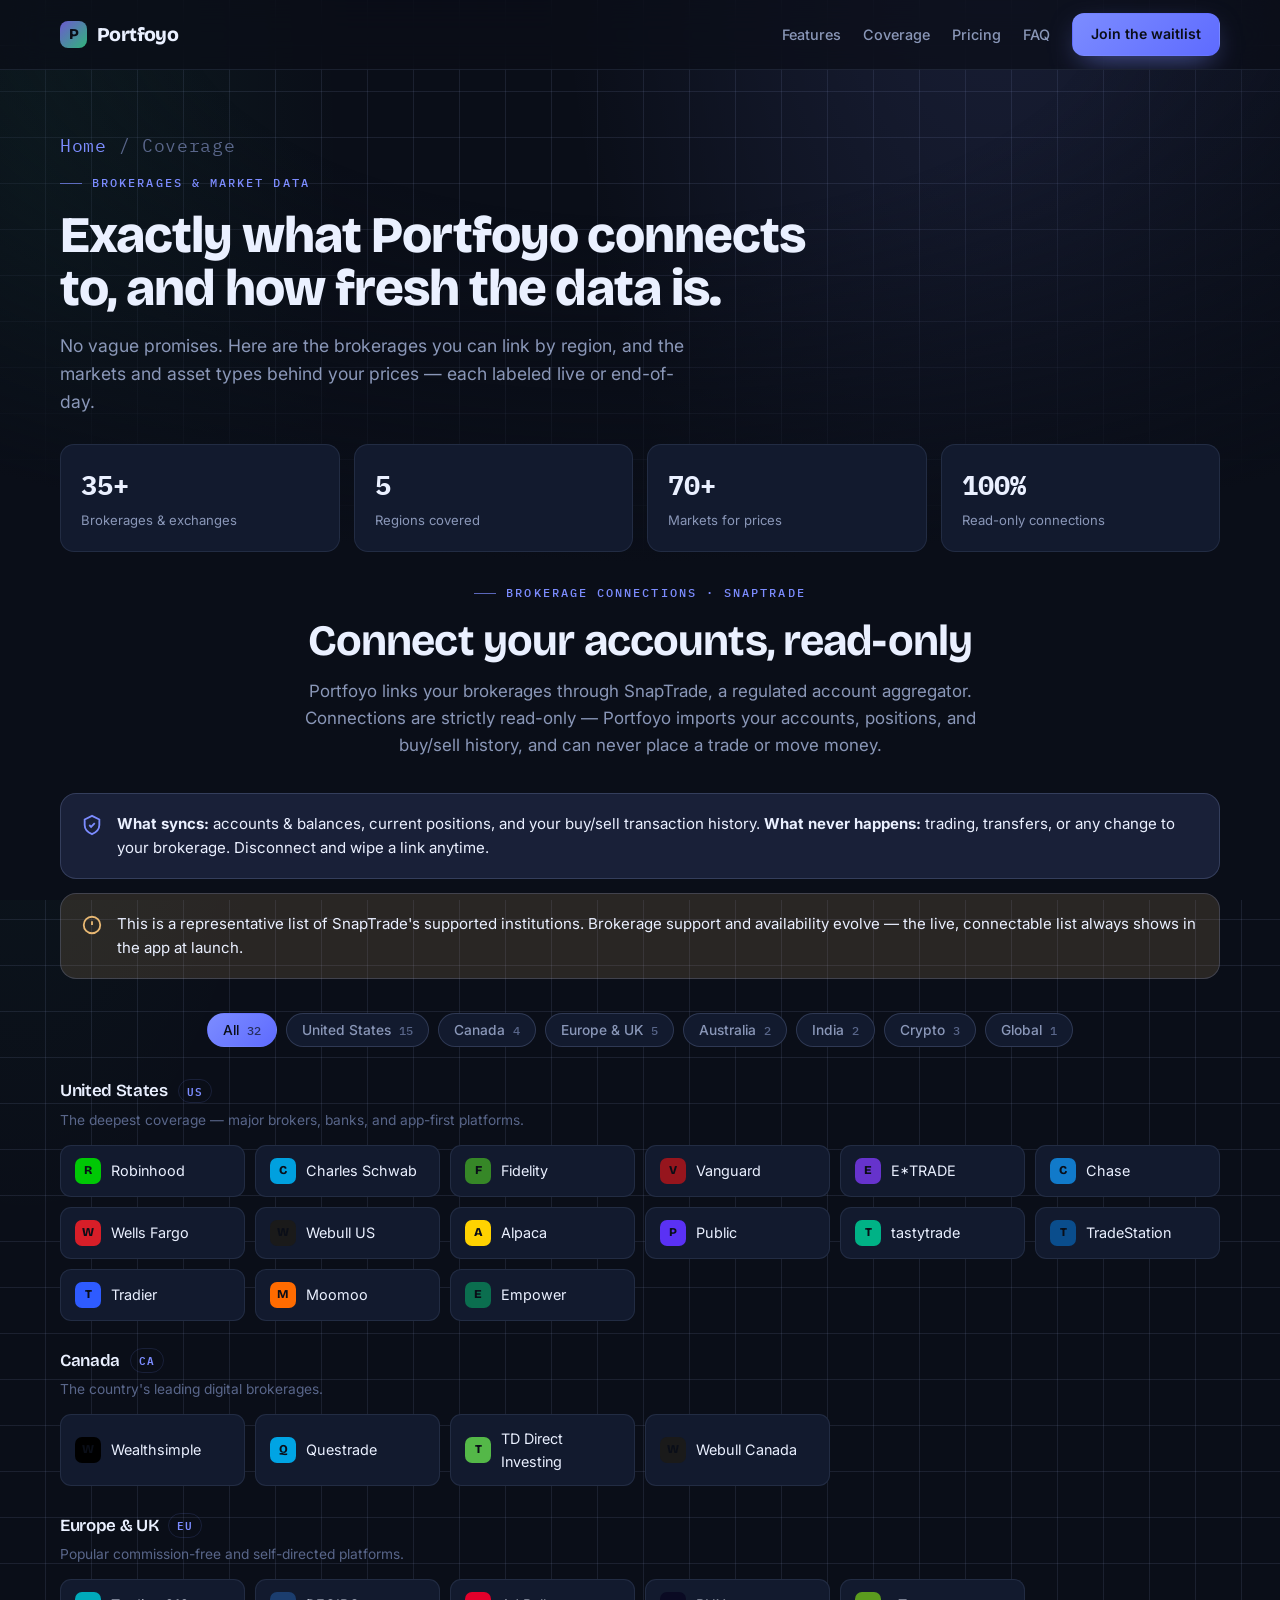
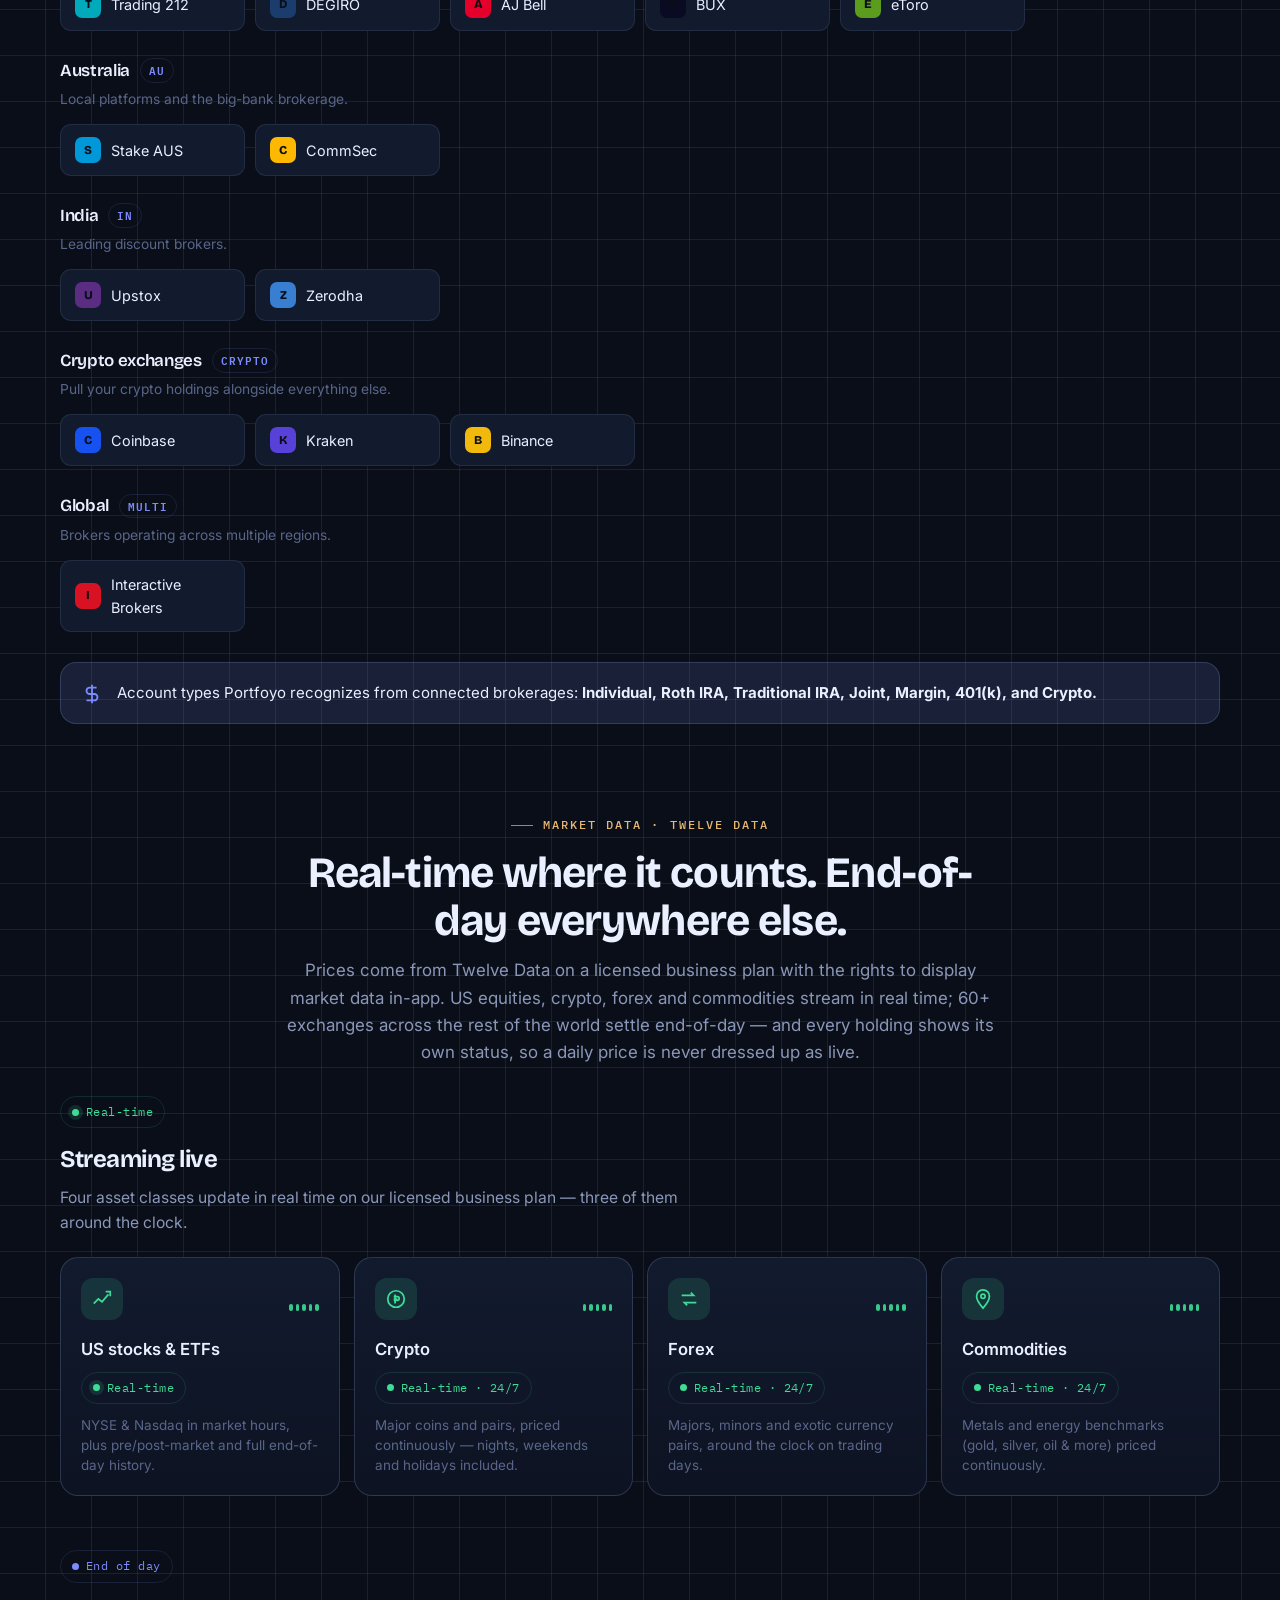
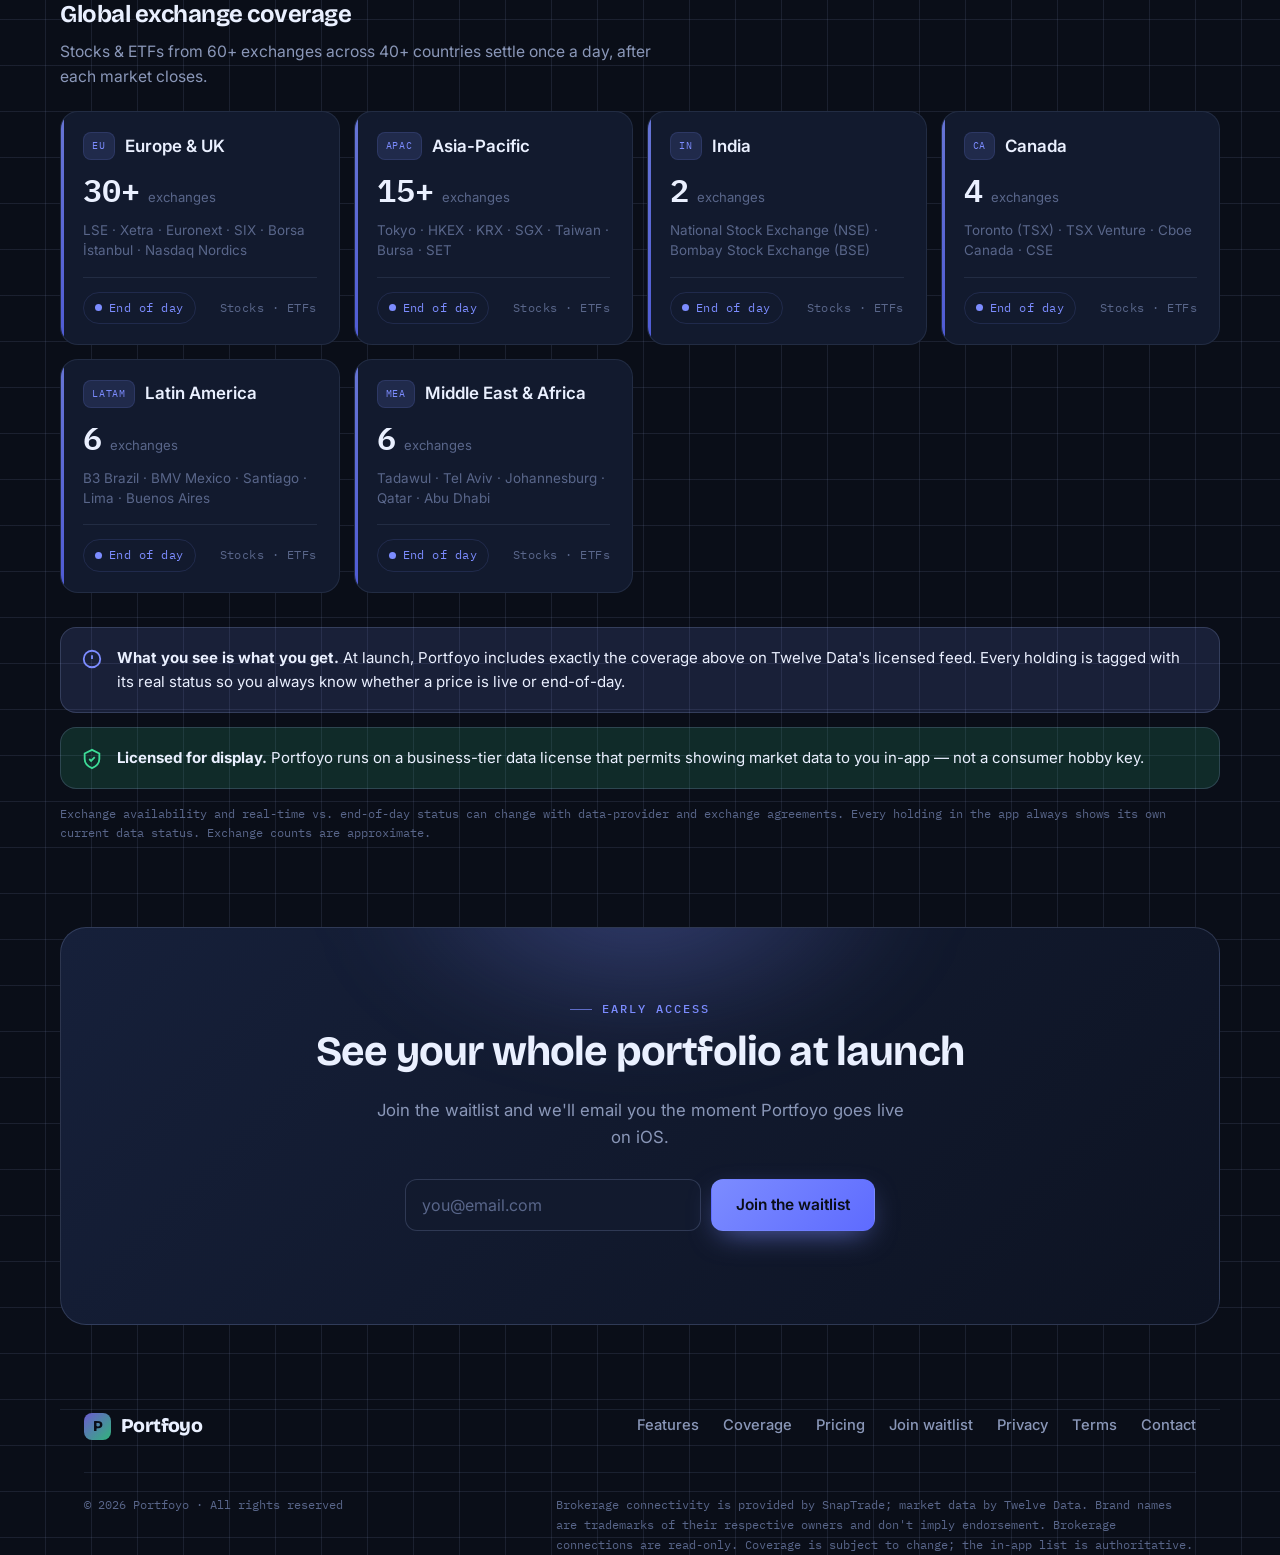
==== coverage.html @ b8cab762 "Rebrand to new Portfoyo landing: new P icon + favicon set, coverage page, PWA manifest, waitlist sit" ====
<!DOCTYPE html>
<html lang="en">
<head>
  <meta charset="UTF-8" />
  <meta name="viewport" content="width=device-width, initial-scale=1.0" />

  <title>Coverage — Brokerages &amp; market data · Portfoyo</title>
  <meta name="description" content="Which brokerages Portfoyo connects to by region (via SnapTrade), and which markets and asset types are real-time or end-of-day (via Twelve Data)." />
  <link rel="canonical" href="https://www.portfoyo.app/coverage.html" />
  <meta name="robots" content="index, follow" />
  <meta name="theme-color" content="#0A0E18" />
  <meta name="color-scheme" content="dark" />

  <meta property="og:type" content="website" />
  <meta property="og:site_name" content="Portfoyo" />
  <meta property="og:title" content="Portfoyo coverage — brokerages &amp; market data" />
  <meta property="og:description" content="35+ brokerages across 5 regions and 70+ markets with live and end-of-day data — clearly labeled." />
  <meta property="og:url" content="https://www.portfoyo.app/coverage.html" />
  <meta property="og:image" content="https://www.portfoyo.app/assets/dashboard.jpg" />
  <meta name="twitter:card" content="summary_large_image" />

  <link rel="icon" type="image/svg+xml" href="assets/icon.svg" />
  <link rel="icon" type="image/png" href="assets/favicon.png" />
  <link rel="apple-touch-icon" href="assets/icon.png" />

  <link rel="preconnect" href="https://fonts.googleapis.com" />
  <link rel="preconnect" href="https://fonts.gstatic.com" crossorigin />
  <link rel="preconnect" href="https://www.google.com" />
  <link rel="preconnect" href="https://hlczbeuisgfhdaqdfqae.supabase.co" crossorigin />
  <link href="https://fonts.googleapis.com/css2?family=Bricolage+Grotesque:opsz,wght@12..96,600;12..96,700;12..96,800&family=IBM+Plex+Mono:wght@400;500;600&family=Inter:wght@400;500;600;700&display=swap" rel="stylesheet" />
  <link rel="stylesheet" href="styles.css" />
</head>
<body>

  <header class="topbar">
    <div class="container bar">
      <a href="index.html" class="wordmark"><span class="mark"><span>P</span></span><span data-brand>Portfoyo</span></a>
      <div class="nav-right">
        <nav class="nav-links" aria-label="Primary">
          <a href="index.html#features">Features</a>
          <a href="coverage.html">Coverage</a>
          <a href="index.html#pricing">Pricing</a>
          <a href="index.html#faq">FAQ</a>
        </nav>
        <a href="index.html#join" class="btn btn-primary nav-cta">Join the waitlist</a>
      </div>
    </div>
  </header>

  <!-- ── Page hero ── -->
  <section class="container page-hero">
    <p class="breadcrumb"><a href="index.html">Home</a> / Coverage</p>
    <span class="kicker" style="margin-top:14px">Brokerages &amp; market data</span>
    <h1>Exactly what Portfoyo connects to, and how fresh the data is.</h1>
    <p>No vague promises. Here are the brokerages you can link by region, and the markets and asset types behind your prices — each labeled live or end-of-day.</p>
    <div class="cov-stats">
      <div class="cov-stat"><b>35+</b><span>Brokerages &amp; exchanges</span></div>
      <div class="cov-stat"><b>5</b><span>Regions covered</span></div>
      <div class="cov-stat"><b>70+</b><span>Markets for prices</span></div>
      <div class="cov-stat"><b>100%</b><span>Read-only connections</span></div>
    </div>
  </section>

  <!-- ── Brokerage coverage ── -->
  <section class="section tight container" id="brokerages">
    <div class="head reveal" style="margin-bottom:34px">
      <span class="kicker">Brokerage connections · SnapTrade</span>
      <h2>Connect your accounts, read-only</h2>
      <p>Portfoyo links your brokerages through SnapTrade, a regulated account aggregator. Connections are strictly read-only — Portfoyo imports your accounts, positions, and buy/sell history, and can never place a trade or move money.</p>
    </div>

    <div class="callout reveal" style="margin-bottom:14px">
      <svg viewBox="0 0 24 24" fill="none" stroke="currentColor" stroke-width="2"><path d="M12 2 4 6v6c0 5 3.5 8 8 10 4.5-2 8-5 8-10V6z"/><path d="M9 12l2 2 4-4"/></svg>
      <p><b>What syncs:</b> accounts &amp; balances, current positions, and your buy/sell transaction history. <b>What never happens:</b> trading, transfers, or any change to your brokerage. Disconnect and wipe a link anytime.</p>
    </div>
    <div class="callout gold reveal" style="margin-bottom:34px">
      <svg viewBox="0 0 24 24" fill="none" stroke="currentColor" stroke-width="2"><circle cx="12" cy="12" r="9"/><path d="M12 8v4M12 16h.01"/></svg>
      <p>This is a representative list of SnapTrade's supported institutions. Brokerage support and availability evolve — the live, connectable list always shows in the app at launch.</p>
    </div>

    <div class="filters reveal" id="region-filters">
      <button class="filter active" data-f="all">All <span>32</span></button>
      <button class="filter" data-f="us">United States <span>15</span></button>
      <button class="filter" data-f="ca">Canada <span>4</span></button>
      <button class="filter" data-f="eu">Europe &amp; UK <span>5</span></button>
      <button class="filter" data-f="au">Australia <span>2</span></button>
      <button class="filter" data-f="in">India <span>2</span></button>
      <button class="filter" data-f="crypto">Crypto <span>3</span></button>
      <button class="filter" data-f="global">Global <span>1</span></button>
    </div>

    <div class="region reveal" data-region="us">
      <h3>United States <span class="flag">US</span></h3>
      <p class="sub">The deepest coverage — major brokers, banks, and app-first platforms.</p>
      <div class="brokers">
        <div class="broker"><img class="b-logo" src="https://www.google.com/s2/favicons?sz=128&amp;domain=robinhood.com" alt="" loading="lazy" onerror="this.style.display='none';this.nextElementSibling.style.display='grid'"><span class="b-mark" style="background:#00C805;display:none">R</span>Robinhood</div>
        <div class="broker"><img class="b-logo" src="https://www.google.com/s2/favicons?sz=128&amp;domain=schwab.com" alt="" loading="lazy" onerror="this.style.display='none';this.nextElementSibling.style.display='grid'"><span class="b-mark" style="background:#00A0DF;display:none">C</span>Charles Schwab</div>
        <div class="broker"><img class="b-logo" src="https://www.google.com/s2/favicons?sz=128&amp;domain=fidelity.com" alt="" loading="lazy" onerror="this.style.display='none';this.nextElementSibling.style.display='grid'"><span class="b-mark" style="background:#368727;display:none">F</span>Fidelity</div>
        <div class="broker"><img class="b-logo" src="https://www.google.com/s2/favicons?sz=128&amp;domain=vanguard.com" alt="" loading="lazy" onerror="this.style.display='none';this.nextElementSibling.style.display='grid'"><span class="b-mark" style="background:#96151D;display:none">V</span>Vanguard</div>
        <div class="broker"><img class="b-logo" src="https://www.google.com/s2/favicons?sz=128&amp;domain=etrade.com" alt="" loading="lazy" onerror="this.style.display='none';this.nextElementSibling.style.display='grid'"><span class="b-mark" style="background:#6633CC;display:none">E</span>E*TRADE</div>
        <div class="broker"><img class="b-logo" src="https://www.google.com/s2/favicons?sz=128&amp;domain=chase.com" alt="" loading="lazy" onerror="this.style.display='none';this.nextElementSibling.style.display='grid'"><span class="b-mark" style="background:#117ACA;display:none">C</span>Chase</div>
        <div class="broker"><img class="b-logo" src="https://www.google.com/s2/favicons?sz=128&amp;domain=wellsfargo.com" alt="" loading="lazy" onerror="this.style.display='none';this.nextElementSibling.style.display='grid'"><span class="b-mark" style="background:#D71E28;display:none">W</span>Wells Fargo</div>
        <div class="broker"><img class="b-logo" src="https://www.google.com/s2/favicons?sz=128&amp;domain=webull.com" alt="" loading="lazy" onerror="this.style.display='none';this.nextElementSibling.style.display='grid'"><span class="b-mark" style="background:#1A1A1A;display:none">W</span>Webull US</div>
        <div class="broker"><img class="b-logo" src="https://www.google.com/s2/favicons?sz=128&amp;domain=alpaca.markets" alt="" loading="lazy" onerror="this.style.display='none';this.nextElementSibling.style.display='grid'"><span class="b-mark" style="background:#FFD200;display:none">A</span>Alpaca</div>
        <div class="broker"><img class="b-logo" src="https://www.google.com/s2/favicons?sz=128&amp;domain=public.com" alt="" loading="lazy" onerror="this.style.display='none';this.nextElementSibling.style.display='grid'"><span class="b-mark" style="background:#5A31F4;display:none">P</span>Public</div>
        <div class="broker"><img class="b-logo" src="https://www.google.com/s2/favicons?sz=128&amp;domain=tastytrade.com" alt="" loading="lazy" onerror="this.style.display='none';this.nextElementSibling.style.display='grid'"><span class="b-mark" style="background:#00B286;display:none">T</span>tastytrade</div>
        <div class="broker"><img class="b-logo" src="https://www.google.com/s2/favicons?sz=128&amp;domain=tradestation.com" alt="" loading="lazy" onerror="this.style.display='none';this.nextElementSibling.style.display='grid'"><span class="b-mark" style="background:#0A4D8C;display:none">T</span>TradeStation</div>
        <div class="broker"><img class="b-logo" src="https://www.google.com/s2/favicons?sz=128&amp;domain=tradier.com" alt="" loading="lazy" onerror="this.style.display='none';this.nextElementSibling.style.display='grid'"><span class="b-mark" style="background:#2E5BFF;display:none">T</span>Tradier</div>
        <div class="broker"><img class="b-logo" src="https://www.google.com/s2/favicons?sz=128&amp;domain=moomoo.com" alt="" loading="lazy" onerror="this.style.display='none';this.nextElementSibling.style.display='grid'"><span class="b-mark" style="background:#FF6B00;display:none">M</span>Moomoo</div>
        <div class="broker"><img class="b-logo" src="https://www.google.com/s2/favicons?sz=128&amp;domain=empower.com" alt="" loading="lazy" onerror="this.style.display='none';this.nextElementSibling.style.display='grid'"><span class="b-mark" style="background:#0B6E4F;display:none">E</span>Empower</div>
      </div>
    </div>

    <div class="region reveal" data-region="ca">
      <h3>Canada <span class="flag">CA</span></h3>
      <p class="sub">The country's leading digital brokerages.</p>
      <div class="brokers">
        <div class="broker"><img class="b-logo" src="https://www.google.com/s2/favicons?sz=128&amp;domain=wealthsimple.com" alt="" loading="lazy" onerror="this.style.display='none';this.nextElementSibling.style.display='grid'"><span class="b-mark" style="background:#000000;display:none">W</span>Wealthsimple</div>
        <div class="broker"><img class="b-logo" src="https://www.google.com/s2/favicons?sz=128&amp;domain=questrade.com" alt="" loading="lazy" onerror="this.style.display='none';this.nextElementSibling.style.display='grid'"><span class="b-mark" style="background:#00A4E4;display:none">Q</span>Questrade</div>
        <div class="broker"><img class="b-logo" src="https://www.google.com/s2/favicons?sz=128&amp;domain=td.com" alt="" loading="lazy" onerror="this.style.display='none';this.nextElementSibling.style.display='grid'"><span class="b-mark" style="background:#54B848;display:none">T</span>TD Direct Investing</div>
        <div class="broker"><img class="b-logo" src="https://www.google.com/s2/favicons?sz=128&amp;domain=webull.com" alt="" loading="lazy" onerror="this.style.display='none';this.nextElementSibling.style.display='grid'"><span class="b-mark" style="background:#1A1A1A;display:none">W</span>Webull Canada</div>
      </div>
    </div>

    <div class="region reveal" data-region="eu">
      <h3>Europe &amp; UK <span class="flag">EU</span></h3>
      <p class="sub">Popular commission-free and self-directed platforms.</p>
      <div class="brokers">
        <div class="broker"><img class="b-logo" src="https://www.google.com/s2/favicons?sz=128&amp;domain=trading212.com" alt="" loading="lazy" onerror="this.style.display='none';this.nextElementSibling.style.display='grid'"><span class="b-mark" style="background:#00AABB;display:none">T</span>Trading 212</div>
        <div class="broker"><img class="b-logo" src="https://www.google.com/s2/favicons?sz=128&amp;domain=degiro.com" alt="" loading="lazy" onerror="this.style.display='none';this.nextElementSibling.style.display='grid'"><span class="b-mark" style="background:#1B3D6E;display:none">D</span>DEGIRO</div>
        <div class="broker"><img class="b-logo" src="https://www.google.com/s2/favicons?sz=128&amp;domain=ajbell.co.uk" alt="" loading="lazy" onerror="this.style.display='none';this.nextElementSibling.style.display='grid'"><span class="b-mark" style="background:#E4002B;display:none">A</span>AJ Bell</div>
        <div class="broker"><img class="b-logo" src="https://www.google.com/s2/favicons?sz=128&amp;domain=getbux.com" alt="" loading="lazy" onerror="this.style.display='none';this.nextElementSibling.style.display='grid'"><span class="b-mark" style="background:#0A0A23;display:none">B</span>BUX</div>
        <div class="broker"><img class="b-logo" src="https://www.google.com/s2/favicons?sz=128&amp;domain=etoro.com" alt="" loading="lazy" onerror="this.style.display='none';this.nextElementSibling.style.display='grid'"><span class="b-mark" style="background:#5B9C1E;display:none">E</span>eToro</div>
      </div>
    </div>

    <div class="region reveal" data-region="au">
      <h3>Australia <span class="flag">AU</span></h3>
      <p class="sub">Local platforms and the big-bank brokerage.</p>
      <div class="brokers">
        <div class="broker"><img class="b-logo" src="https://www.google.com/s2/favicons?sz=128&amp;domain=hellostake.com" alt="" loading="lazy" onerror="this.style.display='none';this.nextElementSibling.style.display='grid'"><span class="b-mark" style="background:#0098D8;display:none">S</span>Stake AUS</div>
        <div class="broker"><img class="b-logo" src="https://www.google.com/s2/favicons?sz=128&amp;domain=commsec.com.au" alt="" loading="lazy" onerror="this.style.display='none';this.nextElementSibling.style.display='grid'"><span class="b-mark" style="background:#FFB800;display:none">C</span>CommSec</div>
      </div>
    </div>

    <div class="region reveal" data-region="in">
      <h3>India <span class="flag">IN</span></h3>
      <p class="sub">Leading discount brokers.</p>
      <div class="brokers">
        <div class="broker"><img class="b-logo" src="https://www.google.com/s2/favicons?sz=128&amp;domain=upstox.com" alt="" loading="lazy" onerror="this.style.display='none';this.nextElementSibling.style.display='grid'"><span class="b-mark" style="background:#5A2D82;display:none">U</span>Upstox</div>
        <div class="broker"><img class="b-logo" src="https://www.google.com/s2/favicons?sz=128&amp;domain=zerodha.com" alt="" loading="lazy" onerror="this.style.display='none';this.nextElementSibling.style.display='grid'"><span class="b-mark" style="background:#387ED1;display:none">Z</span>Zerodha</div>
      </div>
    </div>

    <div class="region reveal" data-region="crypto">
      <h3>Crypto exchanges <span class="flag">Crypto</span></h3>
      <p class="sub">Pull your crypto holdings alongside everything else.</p>
      <div class="brokers">
        <div class="broker"><img class="b-logo" src="https://www.google.com/s2/favicons?sz=128&amp;domain=coinbase.com" alt="" loading="lazy" onerror="this.style.display='none';this.nextElementSibling.style.display='grid'"><span class="b-mark" style="background:#1652F0;display:none">C</span>Coinbase</div>
        <div class="broker"><img class="b-logo" src="https://www.google.com/s2/favicons?sz=128&amp;domain=kraken.com" alt="" loading="lazy" onerror="this.style.display='none';this.nextElementSibling.style.display='grid'"><span class="b-mark" style="background:#5741D9;display:none">K</span>Kraken</div>
        <div class="broker"><img class="b-logo" src="https://www.google.com/s2/favicons?sz=128&amp;domain=binance.com" alt="" loading="lazy" onerror="this.style.display='none';this.nextElementSibling.style.display='grid'"><span class="b-mark" style="background:#F0B90B;display:none">B</span>Binance</div>
      </div>
    </div>

    <div class="region reveal" data-region="global">
      <h3>Global <span class="flag">Multi</span></h3>
      <p class="sub">Brokers operating across multiple regions.</p>
      <div class="brokers">
        <div class="broker"><img class="b-logo" src="https://www.google.com/s2/favicons?sz=128&amp;domain=interactivebrokers.com" alt="" loading="lazy" onerror="this.style.display='none';this.nextElementSibling.style.display='grid'"><span class="b-mark" style="background:#D81222;display:none">I</span>Interactive Brokers</div>
      </div>
    </div>

    <div class="callout reveal" style="margin-top:30px">
      <svg viewBox="0 0 24 24" fill="none" stroke="currentColor" stroke-width="2"><path d="M12 2v20"/><path d="M17 5H9.5a3.5 3.5 0 0 0 0 7h5a3.5 3.5 0 0 1 0 7H6"/></svg>
      <p>Account types Portfoyo recognizes from connected brokerages: <b>Individual, Roth IRA, Traditional IRA, Joint, Margin, 401(k), and Crypto.</b></p>
    </div>
  </section>

  <!-- ── Market-data coverage ── -->
  <section class="section tight container" id="market-data">
    <div class="head reveal" style="margin-bottom:30px">
      <span class="kicker gold">Market data · Twelve Data</span>
      <h2>Real-time where it counts. End-of-day everywhere else.</h2>
      <p>Prices come from Twelve Data on a licensed business plan with the rights to display market data in-app. US equities, crypto, forex and commodities stream in real time; 60+ exchanges across the rest of the world settle end-of-day — and every holding shows its own status, so a daily price is never dressed up as live.</p>
    </div>

    <!-- Tier 1 · Real-time asset classes -->
    <div class="cov-subhead reveal">
      <span class="stat-pill live"><span class="d"></span>Real-time</span>
      <h3>Streaming live</h3>
      <p>Four asset classes update in real time on our licensed business plan — three of them around the clock.</p>
    </div>
    <div class="fresh">
      <div class="fresh-card reveal">
        <div class="fc-top">
          <div class="fc-icon"><svg viewBox="0 0 24 24" fill="none" stroke="currentColor" stroke-width="1.9"><path d="M3 17l5-5 4 3 7-8"/><path d="M16 4h5v5"/></svg></div>
          <div class="eq" aria-hidden="true"><i></i><i></i><i></i><i></i><i></i></div>
        </div>
        <h4>US stocks &amp; ETFs</h4>
        <span class="stat-pill live"><span class="d"></span>Real-time</span>
        <p class="fc-sub">NYSE &amp; Nasdaq in market hours, plus pre/post-market and full end-of-day history.</p>
      </div>
      <div class="fresh-card reveal">
        <div class="fc-top">
          <div class="fc-icon"><svg viewBox="0 0 24 24" fill="none" stroke="currentColor" stroke-width="1.9"><circle cx="12" cy="12" r="9"/><path d="M9.5 9.5h4a2 2 0 0 1 0 4h-4M9.5 12h4M11 7v10"/></svg></div>
          <div class="eq" aria-hidden="true"><i></i><i></i><i></i><i></i><i></i></div>
        </div>
        <h4>Crypto</h4>
        <span class="stat-pill always"><span class="d"></span>Real-time · 24/7</span>
        <p class="fc-sub">Major coins and pairs, priced continuously — nights, weekends and holidays included.</p>
      </div>
      <div class="fresh-card reveal">
        <div class="fc-top">
          <div class="fc-icon"><svg viewBox="0 0 24 24" fill="none" stroke="currentColor" stroke-width="1.9"><path d="M4 8h13l-3-3M20 16H7l3 3"/></svg></div>
          <div class="eq" aria-hidden="true"><i></i><i></i><i></i><i></i><i></i></div>
        </div>
        <h4>Forex</h4>
        <span class="stat-pill always"><span class="d"></span>Real-time · 24/7</span>
        <p class="fc-sub">Majors, minors and exotic currency pairs, around the clock on trading days.</p>
      </div>
      <div class="fresh-card reveal">
        <div class="fc-top">
          <div class="fc-icon"><svg viewBox="0 0 24 24" fill="none" stroke="currentColor" stroke-width="1.9"><path d="M12 2a7 7 0 0 1 7 7c0 5-7 13-7 13S5 14 5 9a7 7 0 0 1 7-7z"/><circle cx="12" cy="9" r="2.3"/></svg></div>
          <div class="eq" aria-hidden="true"><i></i><i></i><i></i><i></i><i></i></div>
        </div>
        <h4>Commodities</h4>
        <span class="stat-pill always"><span class="d"></span>Real-time · 24/7</span>
        <p class="fc-sub">Metals and energy benchmarks (gold, silver, oil &amp; more) priced continuously.</p>
      </div>
    </div>

    <!-- Tier 2 · End-of-day global exchanges -->
    <div class="cov-subhead reveal" style="margin-top:54px">
      <span class="stat-pill eod"><span class="d"></span>End of day</span>
      <h3>Global exchange coverage</h3>
      <p>Stocks &amp; ETFs from 60+ exchanges across 40+ countries settle once a day, after each market closes.</p>
    </div>
    <div class="cov-regions">
      <div class="rcard reveal" data-accent="iris">
        <div class="rc-h"><span class="rflag">EU</span><h4>Europe &amp; UK</h4></div>
        <div class="rc-count"><b data-count="30" data-suffix="+">0</b><span>exchanges</span></div>
        <p class="rc-markets">LSE · Xetra · Euronext · SIX · Borsa İstanbul · Nasdaq Nordics</p>
        <div class="rc-foot"><span class="stat-pill eod"><span class="d"></span>End of day</span><span class="rc-assets">Stocks · ETFs</span></div>
      </div>
      <div class="rcard reveal" data-accent="iris">
        <div class="rc-h"><span class="rflag">APAC</span><h4>Asia-Pacific</h4></div>
        <div class="rc-count"><b data-count="15" data-suffix="+">0</b><span>exchanges</span></div>
        <p class="rc-markets">Tokyo · HKEX · KRX · SGX · Taiwan · Bursa · SET</p>
        <div class="rc-foot"><span class="stat-pill eod"><span class="d"></span>End of day</span><span class="rc-assets">Stocks · ETFs</span></div>
      </div>
      <div class="rcard reveal" data-accent="iris">
        <div class="rc-h"><span class="rflag">IN</span><h4>India</h4></div>
        <div class="rc-count"><b data-count="2" data-suffix="">0</b><span>exchanges</span></div>
        <p class="rc-markets">National Stock Exchange (NSE) · Bombay Stock Exchange (BSE)</p>
        <div class="rc-foot"><span class="stat-pill eod"><span class="d"></span>End of day</span><span class="rc-assets">Stocks · ETFs</span></div>
      </div>
      <div class="rcard reveal" data-accent="iris">
        <div class="rc-h"><span class="rflag">CA</span><h4>Canada</h4></div>
        <div class="rc-count"><b data-count="4" data-suffix="">0</b><span>exchanges</span></div>
        <p class="rc-markets">Toronto (TSX) · TSX Venture · Cboe Canada · CSE</p>
        <div class="rc-foot"><span class="stat-pill eod"><span class="d"></span>End of day</span><span class="rc-assets">Stocks · ETFs</span></div>
      </div>
      <div class="rcard reveal" data-accent="iris">
        <div class="rc-h"><span class="rflag">LATAM</span><h4>Latin America</h4></div>
        <div class="rc-count"><b data-count="6" data-suffix="">0</b><span>exchanges</span></div>
        <p class="rc-markets">B3 Brazil · BMV Mexico · Santiago · Lima · Buenos Aires</p>
        <div class="rc-foot"><span class="stat-pill eod"><span class="d"></span>End of day</span><span class="rc-assets">Stocks · ETFs</span></div>
      </div>
      <div class="rcard reveal" data-accent="iris">
        <div class="rc-h"><span class="rflag">MEA</span><h4>Middle East &amp; Africa</h4></div>
        <div class="rc-count"><b data-count="6" data-suffix="">0</b><span>exchanges</span></div>
        <p class="rc-markets">Tadawul · Tel Aviv · Johannesburg · Qatar · Abu Dhabi</p>
        <div class="rc-foot"><span class="stat-pill eod"><span class="d"></span>End of day</span><span class="rc-assets">Stocks · ETFs</span></div>
      </div>
    </div>

    <div class="callout reveal" style="margin-top:34px">
      <svg viewBox="0 0 24 24" fill="none" stroke="currentColor" stroke-width="2"><circle cx="12" cy="12" r="9"/><path d="M12 8v4M12 16h.01"/></svg>
      <p><b>What you see is what you get.</b> At launch, Portfoyo includes exactly the coverage above on Twelve Data's licensed feed. Every holding is tagged with its real status so you always know whether a price is live or end-of-day.</p>
    </div>

    <div class="callout up reveal" style="margin-top:14px">
      <svg viewBox="0 0 24 24" fill="none" stroke="currentColor" stroke-width="2"><path d="M12 2 4 6v6c0 5 3.5 8 8 10 4.5-2 8-5 8-10V6z"/><path d="M9 12l2 2 4-4"/></svg>
      <p><b>Licensed for display.</b> Portfoyo runs on a business-tier data license that permits showing market data to you in-app — not a consumer hobby key.</p>
    </div>
    <p class="sub" style="margin-top:16px;font-family:var(--mono);font-size:0.74rem;color:var(--mute-2)">Exchange availability and real-time vs. end-of-day status can change with data-provider and exchange agreements. Every holding in the app always shows its own current data status. Exchange counts are approximate.</p>
  </section>

  <!-- ── CTA ── -->
  <section class="section tight container">
    <div class="cta reveal">
      <span class="kicker" style="justify-content:center;">Early access</span>
      <h2>See your whole portfolio at launch</h2>
      <p>Join the waitlist and we'll email you the moment Portfoyo goes live on iOS.</p>
      <form class="waitlist" data-source="coverage-cta" novalidate>
        <div class="row">
          <input type="email" name="email" inputmode="email" autocomplete="email" placeholder="you@email.com" aria-label="Email address" required />
          <input type="text" name="company" class="hp" tabindex="-1" autocomplete="off" aria-hidden="true" />
          <button type="submit" class="btn btn-primary">Join the waitlist</button>
        </div>
        <div class="form-status" role="status" aria-live="polite"></div>
      </form>
    </div>
  </section>

  <!-- ── Footer ── -->
  <footer class="container">
    <div class="footer-grid">
      <a href="index.html" class="wordmark"><span class="mark"><span>P</span></span><span data-brand>Portfoyo</span></a>
      <nav class="footer-links" aria-label="Footer">
        <a href="index.html#features">Features</a>
        <a href="coverage.html">Coverage</a>
        <a href="index.html#pricing">Pricing</a>
        <a href="index.html#join">Join waitlist</a>
        <a href="privacy.html">Privacy</a>
        <a href="terms.html">Terms</a>
        <a href="mailto:support@portfoyo.app">Contact</a>
      </nav>
    </div>
    <div class="footer-bottom">
      <span>© <span id="year">2026</span> <span data-brand>Portfoyo</span> · All rights reserved</span>
      <span class="disclaimer">Brokerage connectivity is provided by SnapTrade; market data by Twelve Data. Brand names are trademarks of their respective owners and don't imply endorsement. Brokerage connections are read-only. Coverage is subject to change; the in-app list is authoritative.</span>
    </div>
  </footer>

  <script>
    const BRAND = "Portfoyo";
    const SUPABASE_URL = "https://hlczbeuisgfhdaqdfqae.supabase.co";
    const SUPABASE_ANON_KEY = "sb_publishable_5ulXNb9aQgww43l8T7EvkA_UXhc4FN2";

    const reduce = matchMedia("(prefers-reduced-motion: reduce)").matches;
    document.querySelectorAll("[data-brand]").forEach(el => { el.textContent = BRAND; });
    document.getElementById("year").textContent = new Date().getFullYear();

    /* Waitlist form → Supabase RPC (shared behavior with the home page). */
    const utm = (() => {
      const p = new URLSearchParams(location.search), o = {};
      ["utm_source","utm_medium","utm_campaign","utm_term","utm_content","ref"].forEach(k => { if (p.get(k)) o[k] = p.get(k); });
      return o;
    })();
    async function joinWaitlist(email, source) {
      const res = await fetch(`${SUPABASE_URL}/rest/v1/rpc/join_waitlist`, {
        method: "POST",
        headers: { "Content-Type": "application/json", "apikey": SUPABASE_ANON_KEY, "Authorization": `Bearer ${SUPABASE_ANON_KEY}` },
        body: JSON.stringify({ p_email: email, p_source: source || "coverage", p_referrer: document.referrer || null, p_utm: utm, p_user_agent: navigator.userAgent }),
      });
      if (!res.ok) { let d = ""; try { d = (await res.json()).message || ""; } catch (_) {} throw new Error(d || `HTTP ${res.status}`); }
    }
    function wireForm(form) {
      const status = form.querySelector(".form-status");
      const button = form.querySelector("button[type=submit]");
      form.addEventListener("submit", async (e) => {
        e.preventDefault();
        const email = form.email.value.trim();
        status.className = "form-status";
        if (form.company.value) { return; }
        if (!/^[^@\s]+@[^@\s]+\.[^@\s]+$/.test(email)) {
          status.textContent = "Please enter a valid email address."; status.className = "form-status err"; return;
        }
        const original = button.textContent;
        button.disabled = true; button.textContent = "Joining…";
        try {
          await joinWaitlist(email, form.dataset.source);
          status.textContent = "You're on the list — we'll email you at launch. 🎉"; status.className = "form-status ok";
          form.email.value = ""; try { localStorage.setItem("joined_waitlist", "1"); } catch (_) {}
        } catch (err) {
          status.textContent = "Something went wrong — try again, or email support@portfoyo.app."; status.className = "form-status err";
        } finally { button.disabled = false; button.textContent = original; }
      });
    }
    document.querySelectorAll("form.waitlist").forEach(wireForm);

    /* Region filter — show/hide brokerage groups by region. */
    (function () {
      const btns = document.querySelectorAll("#region-filters .filter");
      const regions = document.querySelectorAll(".region[data-region]");
      btns.forEach(b => b.addEventListener("click", () => {
        const f = b.dataset.f;
        btns.forEach(x => x.classList.toggle("active", x === b));
        regions.forEach(r => {
          const show = f === "all" || r.dataset.region === f;
          r.hidden = !show;
          if (show) r.classList.add("in");   // ensure reveal state when re-shown
        });
      }));
    })();

    /* Count-up for region exchange tallies (runs once, on reveal). */
    function countUp(el) {
      if (el.dataset.done) return;
      el.dataset.done = "1";
      const target = +el.dataset.count, suffix = el.dataset.suffix || "";
      if (reduce) { el.textContent = target + suffix; return; }
      const dur = 1100, start = performance.now();
      (function tick(now) {
        const p = Math.min(1, (now - start) / dur);
        el.textContent = Math.round(target * (1 - Math.pow(1 - p, 3))) + suffix;
        if (p < 1) requestAnimationFrame(tick);
      })(start);
    }

    /* Scroll reveal. */
    const io = new IntersectionObserver((entries) => {
      entries.forEach(en => {
        if (en.isIntersecting) {
          en.target.classList.add("in");
          en.target.querySelectorAll("[data-count]").forEach(countUp);
          io.unobserve(en.target);
        }
      });
    }, { threshold: 0.12 });
    document.querySelectorAll(".reveal").forEach(el => io.observe(el));
  </script>
</body>
</html>
---- styles.css ----
/* ════════════════════════════════════════════════════════════════════
   Portfoyo — shared design system (index.html + coverage.html)
   "Chart-paper" navy aesthetic. Data colors (up/down) are reserved for
   numbers only; iris is the non-semantic brand/interactive color.
   ════════════════════════════════════════════════════════════════════ */
:root {
  --ink:      #0A0E18;   /* plotting-ink navy */
  --ink-2:    #0D1322;
  --surface:  #121A2E;
  --surface-2:#16203A;
  --line:     rgba(150, 170, 220, 0.12);
  --line-2:   rgba(150, 170, 220, 0.22);
  --paper:    #EAF0FF;   /* cool near-white */
  --mute:     #8A97B8;
  --mute-2:   #59668A;
  --iris:     #7C8CFF;   /* interactive / brand (non-semantic) */
  --iris-2:   #5E6BFF;
  --iris-soft:rgba(124, 140, 255, 0.14);
  --up:       #3DDC97;   /* DATA ONLY — gains */
  --up-soft:  rgba(61, 220, 151, 0.14);
  --down:     #FF6B6B;   /* DATA ONLY — losses */
  --gold:     #E8B873;   /* DATA ONLY — delayed/eod accents */
  --gold-soft:rgba(232, 184, 115, 0.14);
  --maxw: 1160px;
  /* Emoji fonts kept in every stack so flag/symbol glyphs (🇬🇧 ₿ 💱) resolve to a
     color-emoji font instead of vanishing once the web font loads. */
  --emoji: 'Apple Color Emoji', 'Segoe UI Emoji', 'Noto Color Emoji';
  --mono: 'IBM Plex Mono', ui-monospace, SFMono-Regular, Menlo, var(--emoji), monospace;
  --display: 'Bricolage Grotesque', 'Inter', var(--emoji), sans-serif;
  --body: 'Inter', system-ui, -apple-system, var(--emoji), sans-serif;
}

* { margin: 0; padding: 0; box-sizing: border-box; }
html { scroll-behavior: smooth; overflow-x: hidden; scroll-padding-top: 96px; }
body {
  font-family: var(--body); background: var(--ink); color: var(--paper);
  line-height: 1.6; overflow-x: hidden; max-width: 100%; -webkit-font-smoothing: antialiased;
  background-image:
    radial-gradient(60% 45% at 78% -8%, rgba(124,140,255,0.16) 0%, transparent 60%),
    radial-gradient(45% 40% at 2% 4%, rgba(61,220,151,0.07) 0%, transparent 55%),
    linear-gradient(var(--line) 1px, transparent 1px),
    linear-gradient(90deg, var(--line) 1px, transparent 1px);
  background-size: 100% 100%, 100% 100%, 46px 46px, 46px 46px;
  background-position: 0 0, 0 0, -1px -1px, -1px -1px;
}
body::before { content: ""; position: fixed; inset: 0; z-index: -1; pointer-events: none;
  background: radial-gradient(120% 80% at 50% 0%, transparent 30%, var(--ink) 78%); }

h1, h2, h3 { font-family: var(--display); letter-spacing: -0.02em; color: var(--paper); overflow-wrap: break-word; }
p { color: var(--mute); }
a { color: inherit; }
img { max-width: 100%; }
.mono { font-family: var(--mono); font-variant-numeric: tabular-nums; }

.container { max-width: var(--maxw); margin: 0 auto; padding: 0 24px; position: relative; }
.section { padding: 84px 0; }
.section.tight { padding-top: 0; }
@media (max-width: 720px) { .section { padding: 54px 0; } }

.kicker { display: inline-flex; align-items: center; gap: 10px; font-family: var(--mono);
  font-size: 0.72rem; letter-spacing: 0.18em; text-transform: uppercase; color: var(--iris); font-weight: 500; }
.kicker::before { content: ""; width: 22px; height: 1px; background: var(--iris); opacity: 0.7; }
.kicker.up { color: var(--up); } .kicker.up::before { background: var(--up); }
.kicker.gold { color: var(--gold); } .kicker.gold::before { background: var(--gold); }

.btn { display: inline-flex; align-items: center; justify-content: center; gap: 9px;
  padding: 14px 24px; border-radius: 12px; font-weight: 600; font-size: 0.97rem; font-family: var(--body);
  text-decoration: none; cursor: pointer; border: 1px solid transparent; white-space: nowrap;
  transition: transform .2s ease, box-shadow .2s ease, background .2s ease, border-color .2s ease; }
.btn-primary { background: linear-gradient(135deg, var(--iris) 0%, var(--iris-2) 100%); color: #0a0e18;
  box-shadow: 0 10px 30px -10px rgba(124,140,255,0.7); }
.btn-primary:hover { transform: translateY(-2px); box-shadow: 0 18px 40px -12px rgba(124,140,255,0.85); }
.btn-ghost { background: var(--surface); border: 1px solid var(--line-2); color: var(--paper); }
.btn-ghost:hover { transform: translateY(-2px); border-color: var(--iris); }
:focus-visible { outline: 2px solid var(--iris); outline-offset: 3px; border-radius: 6px; }

/* ── Top bar ── */
.topbar { position: fixed; inset: 0 0 auto 0; z-index: 1000; background: rgba(10,14,24,0.7);
  backdrop-filter: blur(18px); -webkit-backdrop-filter: blur(18px); border-bottom: 1px solid var(--line);
  overflow: hidden; max-width: 100vw; transition: background .3s ease, box-shadow .3s ease, border-color .3s ease; }
.topbar.scrolled { background: rgba(10,14,24,0.94); border-bottom-color: var(--line-2);
  box-shadow: 0 10px 34px -22px rgba(0,0,0,0.95); }
.topbar .bar { display: flex; align-items: center; justify-content: space-between; gap: 12px; padding: 13px 0; }
.wordmark { font-family: var(--display); font-weight: 800; font-size: 1.22rem; letter-spacing: -0.03em;
  text-decoration: none; color: var(--paper); display: inline-flex; align-items: center; gap: 10px; }
.wordmark .mark { width: 27px; height: 27px; border-radius: 8px; flex: 0 0 auto; position: relative; overflow: hidden;
  background: linear-gradient(rgba(0,0,0,0.12), rgba(0,0,0,0.12)), linear-gradient(135deg, #7B67EC, #37CC8C); display: inline-flex; align-items: center; justify-content: center; }
.wordmark .mark::after { content: ""; position: absolute; inset: 0;
  background: linear-gradient(90deg, transparent, rgba(255,255,255,0.4), transparent); transform: translateX(-120%); }
.wordmark:hover .mark::after { animation: sheen .7s ease; }
@keyframes sheen { to { transform: translateX(120%); } }
.mark span { font-family: var(--display); font-size: 15px; font-weight: 800; color: #0a0e18; }
.nav-cta { padding: 9px 18px; font-size: 0.88rem; }
.nav-right { display: flex; align-items: center; gap: 22px; }
.nav-links { display: none; gap: 22px; }
.nav-links a { color: var(--mute); text-decoration: none; font-size: 0.9rem; font-weight: 500; transition: color .2s; }
.nav-links a:hover { color: var(--paper); }
@media (min-width: 860px) { .nav-links { display: inline-flex; } }

/* ── Ticker tape ── */
.ticker { border-bottom: 1px solid var(--line); background: rgba(13,19,34,0.5); overflow: hidden; position: relative; }
.ticker::after { content: ""; position: absolute; inset: 0; pointer-events: none;
  background: linear-gradient(90deg, var(--ink) 0%, transparent 6%, transparent 94%, var(--ink) 100%); }
.ticker-track { display: inline-flex; gap: 34px; padding: 9px 0; white-space: nowrap; will-change: transform;
  animation: marquee 46s linear infinite;
  /* Ambient market motif only — softened so it reads as decoration, never as
     legible quotes or specific performance figures (compliance-safe). */
  filter: blur(3.5px); opacity: 0.62; }
.ticker:hover .ticker-track { animation-play-state: paused; }
.tk { font-family: var(--mono); font-size: 0.8rem; font-variant-numeric: tabular-nums; color: var(--mute); letter-spacing: 0.02em; }
.tk b { color: var(--paper); font-weight: 600; margin-right: 8px; }
.tk .d-up { color: var(--up); } .tk .d-down { color: var(--down); }
@keyframes marquee { to { transform: translateX(-50%); } }

/* ── Hero ── */
.hero { padding-top: 56px; padding-bottom: 80px; display: grid; grid-template-columns: 1fr; gap: 56px; align-items: center; }
.hero > div { min-width: 0; }
@media (min-width: 980px) { .hero { grid-template-columns: 1.02fr 0.98fr; padding-top: 72px; } }
.hero h1 { font-size: clamp(2.4rem, 6.4vw, 4.3rem); line-height: 1.02; font-weight: 800; margin: 20px 0 18px; white-space: normal; overflow-wrap: anywhere; }
.hero h1 .grad { background: linear-gradient(110deg, var(--iris) 0%, var(--up) 115%);
  -webkit-background-clip: text; background-clip: text; -webkit-text-fill-color: transparent; }
.hero .lead { font-size: 1.12rem; color: var(--mute); max-width: 545px; margin-bottom: 28px; }
.hero-anim { opacity: 0; transform: translateY(18px); animation: rise .8s cubic-bezier(.2,.7,.2,1) forwards; }
.hero-anim.d1 { animation-delay: .05s; } .hero-anim.d2 { animation-delay: .15s; }
.hero-anim.d3 { animation-delay: .25s; } .hero-anim.d4 { animation-delay: .35s; } .hero-anim.d5 { animation-delay: .45s; }
@keyframes rise { to { opacity: 1; transform: none; } }

/* ── Hero launch-offer badge ── */
.hero-perk { display: inline-flex; align-items: center; gap: 10px; margin-bottom: 20px; padding: 7px 9px 7px 8px;
  border-radius: 999px; text-decoration: none; border: 1px solid var(--line-2); background: rgba(124,140,255,0.08);
  transition: border-color .2s, background .2s, transform .2s; max-width: 100%; }
.hero-perk:hover { border-color: var(--iris); background: rgba(124,140,255,0.14); transform: translateY(-1px); }
.hero-perk .hp-tag { font-family: var(--mono); font-size: 0.62rem; letter-spacing: 0.12em; text-transform: uppercase;
  color: #0a0e18; background: linear-gradient(135deg, var(--gold), #f0c98a); padding: 4px 9px; border-radius: 999px; font-weight: 600; flex: 0 0 auto; }
.hero-perk .hp-txt { font-size: 0.86rem; color: var(--paper); font-weight: 500; }
.hero-perk .hp-txt b { color: var(--up); font-weight: 700; }
.hero-perk svg { width: 16px; height: 16px; color: var(--iris); flex: 0 0 auto; transition: transform .2s; }
.hero-perk:hover svg { transform: translateX(3px); }
@media (max-width: 420px) { .hero-perk .hp-txt { font-size: 0.8rem; } }

/* ── Hero mini-timeline (build progress, sits above the phone) ── */
.mini-timeline { display: flex; align-items: flex-start; justify-content: center; width: 100%; max-width: 360px; margin: 0 auto 24px; }
.mt-step { display: flex; flex-direction: column; align-items: center; gap: 8px; flex: 0 0 auto; }
.mt-dot { width: 14px; height: 14px; border-radius: 50%; background: var(--ink); border: 2px solid var(--line-2); transition: background .3s, border-color .3s; }
.mt-step.done .mt-dot { background: var(--iris); border-color: var(--iris); }
.mt-step.current .mt-dot { background: var(--up); border-color: var(--up); animation: tlPulse 2s ease-out infinite; }
@keyframes tlPulse { 0% { box-shadow: 0 0 0 0 rgba(61,220,151,0.55); } 70% { box-shadow: 0 0 0 12px rgba(61,220,151,0); } 100% { box-shadow: 0 0 0 0 rgba(61,220,151,0); } }
.mt-l { font-family: var(--mono); font-size: 0.62rem; letter-spacing: 0.08em; text-transform: uppercase; color: var(--mute-2); white-space: nowrap; }
.mt-step.done .mt-l { color: var(--mute); }
.mt-step.current .mt-l { color: var(--up); }
.mt-bar { flex: 1 1 auto; min-width: 16px; height: 2px; margin-top: 6px; background: var(--line-2); border-radius: 2px; overflow: hidden; }
.mt-bar i { display: block; height: 100%; width: 100%; transform: scaleX(0); transform-origin: left;
  background: linear-gradient(90deg, var(--iris), var(--up)); }
.mt-bar.done i { animation: growX .7s cubic-bezier(.2,.7,.2,1) .3s forwards; }
@keyframes growX { to { transform: scaleX(1); } }
@media (max-width: 420px) { .mt-l { font-size: 0.56rem; } .mini-timeline { max-width: 320px; } }

/* ── Dividend income mini-chart (deep-dive panel) ── */
.div-bars { display: flex; align-items: flex-end; gap: 5px; height: 92px; margin: 18px 0 0; }
.div-bars i { flex: 1; height: 0; border-radius: 4px 4px 0 0; align-self: flex-end;
  background: linear-gradient(180deg, var(--up), #2bbf80); transition: height 1s cubic-bezier(.2,.7,.2,1); }
.reveal.in .div-bars i { height: var(--h, 60%); }
.reveal.in .div-bars i:nth-child(odd) { transition-delay: .08s; }
.reveal.in .div-bars i:nth-child(3n) { transition-delay: .16s; }

/* ── Waitlist form ── */
.waitlist { max-width: 470px; }
.waitlist .row { display: flex; gap: 10px; flex-wrap: wrap; }
.waitlist input[type="email"] { flex: 1 1 200px; min-width: 0; padding: 15px 16px; border-radius: 12px;
  background: var(--surface); border: 1px solid var(--line-2); color: var(--paper); font-size: 1rem; font-family: inherit;
  outline: none; transition: border-color .2s, box-shadow .2s; }
.waitlist input::placeholder { color: var(--mute-2); }
.waitlist input:focus { border-color: var(--iris); box-shadow: 0 0 0 4px var(--iris-soft); }
.waitlist .btn-primary { flex: 0 0 auto; }
.hp { position: absolute; left: -9999px; opacity: 0; height: 0; width: 0; }
.form-note { font-family: var(--mono); font-size: 0.74rem; letter-spacing: 0.02em; color: var(--mute-2);
  margin-top: 13px; display: flex; align-items: center; gap: 8px; }
.form-note svg { flex: 0 0 auto; }
.form-status { margin-top: 12px; font-size: 0.92rem; font-weight: 500; min-height: 1.2em; }
.form-status.ok { color: var(--up); } .form-status.err { color: var(--down); }
@media (max-width: 540px) {
  .waitlist .row { flex-direction: column; }
  .waitlist input[type="email"], .waitlist .btn-primary { width: 100%; flex: 1 1 auto; }
  .hero h1 { font-size: 2rem; line-height: 1.1; } .hero .lead { font-size: 1.04rem; }
  .trust { flex-direction: column; gap: 11px; }
}
.trust { display: flex; flex-wrap: wrap; gap: 13px 22px; margin-top: 28px; }
.trust span { display: inline-flex; align-items: center; gap: 8px; font-family: var(--mono);
  font-size: 0.78rem; letter-spacing: 0.01em; color: var(--mute); }
.trust svg { width: 16px; height: 16px; color: var(--up); flex: 0 0 auto; }

/* ── Hero visual: phone slot + ambient data ── */
.stage { position: relative; display: flex; flex-direction: column; align-items: center; justify-content: center; min-height: 520px; }
.phone-wrap {
  position: relative; display: flex; align-items: center; justify-content: center;
  padding: 28px 118px 28px; min-height: 560px; width: 100%; max-width: 520px; margin: 0 auto;
}
/* Hero phone — same full frame as feature mockups (no peek crop) */
.stage .device { width: 272px; }
.ring { position: absolute; width: 380px; height: 380px; border-radius: 50%; z-index: 0; filter: blur(2px); opacity: 0.5;
  background: conic-gradient(from 0deg, var(--iris), var(--up), var(--iris-2), var(--down), var(--iris));
  -webkit-mask: radial-gradient(closest-side, transparent 60%, #000 61%, #000 72%, transparent 73%);
  mask: radial-gradient(closest-side, transparent 60%, #000 61%, #000 72%, transparent 73%);
  animation: spin 26s linear infinite; }
@keyframes spin { to { transform: rotate(360deg); } }

/* Realistic iPhone frame — proportions match 1170×2410 screenshots (≈ iPhone 14/15) */
.device {
  position: relative; z-index: 2; flex: 0 0 auto;
  width: 272px; max-width: 100%; padding: 10px;
  background: linear-gradient(155deg, #252d48 0%, #0c101c 48%, #161e34 100%);
  border-radius: 50px;
  box-shadow:
    0 48px 96px -32px rgba(0,0,0,0.88),
    inset 0 0 0 1px rgba(255,255,255,0.11),
    inset 0 1px 0 rgba(255,255,255,0.07);
}
.device-screen {
  position: relative; width: 100%; overflow: hidden;
  border-radius: 41px; background: #030508;
  /* Match the app screenshots' aspect (iPhone Pro Max, 1320×2868) so object-fit:
     cover shows the full frame top-to-bottom — no tab-bar crop at the bottom. */
  aspect-ratio: 1320 / 2868;
}
.device-screen img {
  position: absolute; inset: 0; width: 100%; height: 100%;
  object-fit: cover; object-position: top center;
}
/* Dynamic Island — ~28% of screen width, proportional to real iPhone */
.device-screen::after {
  content: ""; position: absolute; top: 12px; left: 50%; transform: translateX(-50%);
  width: 28%; height: 24px; background: #000; border-radius: 999px; z-index: 2;
  box-shadow: inset 0 0 0 1px rgba(255,255,255,0.06);
}
@media (max-width: 600px) {
  .phone-wrap { padding: 20px 0; min-height: auto; max-width: 100%; }
  .stage .device { width: 268px; }
  .stage { min-height: auto; }
}
@media (max-width: 380px) { .stage .device { width: 252px; } }
.chip { position: absolute; z-index: 3; background: rgba(14,20,34,0.92); border: 1px solid var(--line-2);
  border-radius: 14px; padding: 11px 14px; backdrop-filter: blur(10px); box-shadow: 0 20px 44px -18px rgba(0,0,0,0.8); }
.chip .lab { font-family: var(--mono); font-size: 0.62rem; letter-spacing: 0.12em; text-transform: uppercase; color: var(--mute-2); }
.chip .num { font-family: var(--mono); font-variant-numeric: tabular-nums; font-weight: 600; font-size: 1.08rem; margin-top: 2px; }
.chip .num.up { color: var(--up); }
.chip .spark { display: block; margin-top: 5px; }
.chip .spark path { stroke-dasharray: 1; stroke-dashoffset: 1; animation: draw 1.4s ease .5s forwards; }
.c1 .spark path { stroke: var(--iris); }
.c2 .spark path { stroke: var(--up); }
@keyframes draw { to { stroke-dashoffset: 0; } }
.c1 { top: 20%; left: 0; } .c2 { bottom: 22%; right: 0; }
@media (max-width: 600px) { .chip { display: none; } .ring { width: 300px; height: 300px; } .stage { min-height: 420px; } }

/* ── Section heads ── */
.head { max-width: 720px; margin: 0 auto 56px; text-align: center; }
.head .kicker { justify-content: center; }
.head h2 { font-size: clamp(1.8rem, 4.4vw, 2.7rem); font-weight: 700; margin: 16px 0 12px; line-height: 1.1; }
.head p { font-size: 1.06rem; }

/* ── Value cards ── */
.grid { display: grid; grid-template-columns: repeat(auto-fit, minmax(244px, 1fr)); gap: 18px; }
.card { position: relative; background: linear-gradient(180deg, var(--surface), var(--ink-2));
  border: 1px solid var(--line); border-radius: 18px; padding: 26px; overflow: hidden;
  transition: transform .25s ease, border-color .25s ease; }
.card::after { content: ""; position: absolute; inset: 0 0 auto 0; height: 1px;
  background: linear-gradient(90deg, transparent, var(--line-2), transparent); }
.card:hover { transform: translateY(-6px); border-color: var(--line-2); }
.card .ico { width: 44px; height: 44px; border-radius: 11px; background: var(--iris-soft); color: var(--iris);
  display: flex; align-items: center; justify-content: center; margin-bottom: 18px; }
.card .ico svg { width: 23px; height: 23px; }
.card h3 { font-size: 1.14rem; font-weight: 600; margin-bottom: 9px; letter-spacing: -0.01em; }
.card p { font-size: 0.95rem; }

/* ── Credibility strip (under hero) ── */
.strip { border-top: 1px solid var(--line); border-bottom: 1px solid var(--line); background: rgba(13,19,34,0.45); }
.strip .row { display: flex; flex-wrap: wrap; align-items: center; justify-content: center; gap: 10px 30px; padding: 22px 0 14px; }
.strip .stat { display: flex; flex-direction: column; align-items: center; min-width: 92px; }
.strip .stat b { font-family: var(--mono); font-variant-numeric: tabular-nums; font-size: 1.5rem; color: var(--paper); line-height: 1.1; }
.strip .stat span { font-size: 0.68rem; letter-spacing: 0.06em; color: var(--mute); text-transform: uppercase; font-family: var(--mono); margin-top: 3px; }
.strip .sep { width: 1px; height: 32px; background: var(--line-2); }
.strip .prov { width: 100%; text-align: center; font-family: var(--mono); font-size: 0.7rem; letter-spacing: 0.1em;
  text-transform: uppercase; color: var(--mute-2); padding-bottom: 20px; }
.strip .prov b { color: var(--mute); font-weight: 600; }
@media (max-width: 680px) { .strip .sep { display: none; } .strip .row { gap: 16px 26px; } }

/* ── Editorial feature number ── */
.feat-no { font-family: var(--display); font-weight: 800; font-size: 3rem; line-height: 1; display: block; margin-bottom: 10px;
  color: transparent; -webkit-text-stroke: 1.3px var(--line-2); letter-spacing: -0.02em;
  opacity: 0; transform: translateX(-16px); transition: opacity .6s ease .1s, transform .6s ease .1s; }
.reveal.in .feat-no { opacity: 1; transform: none; }

/* ── Bento grid ── */
.bento { display: grid; gap: 16px; grid-template-columns: 1fr; }
@media (min-width: 560px) { .bento { grid-template-columns: repeat(2, 1fr); } }
@media (min-width: 900px) { .bento { grid-template-columns: repeat(4, 1fr); }
  .bento > * { grid-column: span 1; }
  .bento .wide { grid-column: span 2; } }
.bento .card { margin: 0; display: flex; flex-direction: column; }
.bento .mini { margin-top: auto; padding-top: 16px; }
.bento .chips { display: flex; flex-wrap: wrap; gap: 7px; margin-top: 14px; }

/* ── Coverage region filter ── */
.filters { display: flex; flex-wrap: wrap; gap: 9px; justify-content: center; margin-bottom: 30px; }
.filter { display: inline-flex; align-items: center; gap: 8px; font-family: var(--body); font-size: 0.86rem; font-weight: 500;
  color: var(--mute); background: var(--surface); border: 1px solid var(--line-2); border-radius: 999px; padding: 8px 15px;
  cursor: pointer; transition: color .2s, border-color .2s, background .2s; }
.filter:hover { color: var(--paper); border-color: var(--iris); }
.filter span { font-family: var(--mono); font-size: 0.72rem; color: var(--mute-2); }
.filter.active { color: #0a0e18; background: linear-gradient(135deg, var(--iris), var(--iris-2)); border-color: transparent; }
.filter.active span { color: rgba(10,14,24,0.7); }
.region[hidden] { display: none; }

/* ── Perk / reward card ── */
.perk { position: relative; overflow: hidden; max-width: 760px; margin: 0 auto; text-align: center; border-radius: 24px;
  padding: 44px 32px; background: linear-gradient(135deg, var(--surface-2), var(--ink-2)); border: 1px solid var(--iris); }
.perk::before { content: ""; position: absolute; inset: -60% 20% auto; height: 300px;
  background: radial-gradient(closest-side, rgba(124,140,255,0.3), transparent); filter: blur(40px); }
.perk::after { content: ""; position: absolute; top: 0; left: -65%; width: 45%; height: 100%; z-index: 1; pointer-events: none;
  background: linear-gradient(100deg, transparent, rgba(255,255,255,0.13), transparent); transform: skewX(-18deg); opacity: 0; }
.perk.in::after { animation: perkShine 1.7s cubic-bezier(.4,0,.2,1) .35s 1; }
@keyframes perkShine { 0% { left: -65%; opacity: 0; } 18% { opacity: 1; } 100% { left: 130%; opacity: 0; } }
.perk > * { position: relative; z-index: 2; }
.perk .big { font-family: var(--display); font-weight: 800; font-size: clamp(2.4rem, 7vw, 3.6rem); line-height: 1;
  background: linear-gradient(110deg, var(--iris), var(--up) 130%); -webkit-background-clip: text; background-clip: text;
  -webkit-text-fill-color: transparent; margin: 6px 0 4px; }
.perk h2 { font-size: clamp(1.5rem, 4vw, 2.1rem); margin-bottom: 10px; }
.perk p { max-width: 520px; margin: 0 auto 22px; font-size: 1.02rem; }
.perk .fine { font-family: var(--mono); font-size: 0.72rem; color: var(--mute-2); margin-top: 16px; letter-spacing: 0.02em; }
.included { display: grid; grid-template-columns: repeat(auto-fit, minmax(190px, 1fr)); gap: 12px; max-width: 760px; margin: 0 auto 22px; text-align: left; }
.included .it { display: flex; align-items: center; gap: 10px; padding: 13px 16px; background: var(--surface); border: 1px solid var(--line); border-radius: 12px; font-size: 0.92rem; color: var(--paper); }
.included .it svg { width: 17px; height: 17px; color: var(--up); flex: 0 0 auto; }

/* ── Feature blocks ── */
.feature { display: grid; grid-template-columns: 1fr; gap: 40px; align-items: center; padding: 40px 0; }
.feature > div { min-width: 0; }
@media (min-width: 920px) {
  .feature { grid-template-columns: 1fr 1fr; gap: 76px; }
  /* Alternate the phone side by POSITION (odd → left, even → right) so the zigzag
     survives any reordering of the feature blocks, independent of each block's DOM
     order. `order` on .media relative to the text div (default order 0) sets the column. */
  .feature:nth-of-type(odd) .media { order: -1; }
  .feature:nth-of-type(even) .media { order: 1; }
}
.feature h2 { font-size: clamp(1.55rem, 3.8vw, 2.3rem); font-weight: 700; margin: 14px 0; line-height: 1.14; }
.feature p { font-size: 1.04rem; }
.feature ul { list-style: none; margin-top: 18px; display: grid; gap: 10px; }
.feature li { display: flex; align-items: flex-start; gap: 10px; color: var(--mute); font-size: 0.96rem;
  opacity: 0; transform: translateY(8px); transition: opacity .5s ease, transform .5s ease; }
.reveal.in li { opacity: 1; transform: none; }
.reveal.in li:nth-child(1) { transition-delay: .18s; }
.reveal.in li:nth-child(2) { transition-delay: .26s; }
.reveal.in li:nth-child(3) { transition-delay: .34s; }
.reveal.in li:nth-child(4) { transition-delay: .42s; }
.feature li svg { width: 17px; height: 17px; color: var(--up); flex: 0 0 auto; margin-top: 4px; }
.feature li b { color: var(--paper); font-weight: 600; }

/* ── How it works (3-step) ── */
.steps { position: relative; display: grid; gap: 18px; grid-template-columns: 1fr; }
@media (min-width: 820px) { .steps { grid-template-columns: repeat(3, 1fr); gap: 28px; } }
.step { position: relative; z-index: 1; background: linear-gradient(180deg, var(--surface), var(--ink-2));
  border: 1px solid var(--line); border-radius: 18px; padding: 28px 24px;
  transition: transform .25s ease, border-color .25s ease; }
.step:hover { transform: translateY(-5px); border-color: var(--line-2); }
.step-no { font-family: var(--mono); font-size: 0.8rem; letter-spacing: 0.14em; color: var(--iris); }
.step .ico { width: 46px; height: 46px; border-radius: 12px; background: var(--iris-soft); color: var(--iris);
  display: flex; align-items: center; justify-content: center; margin: 14px 0 16px; }
.step .ico svg { width: 24px; height: 24px; }
.step h3 { font-size: 1.18rem; font-weight: 600; margin-bottom: 8px; letter-spacing: -0.01em; }
.step p { font-size: 0.95rem; }
.step p b { color: var(--paper); font-weight: 600; }
/* connector draws through the gaps between cards (desktop only) */
.connector { display: none; }
@media (min-width: 820px) {
  .connector { display: block; position: absolute; top: 86px; left: 14%; right: 14%; height: 2px; z-index: 0;
    background: var(--line); border-radius: 2px; overflow: hidden; }
  .connector i { display: block; height: 100%; width: 0; border-radius: 2px;
    background: linear-gradient(90deg, var(--iris), var(--up)); transition: width 1.3s cubic-bezier(.2,.7,.2,1) .2s; }
  .steps.in .connector i { width: 100%; }
}
.feature .media { position: relative; display: flex; justify-content: center; }
.feature .media .device { width: 264px; }
.shot-glow { position: absolute; inset: 10% 14%; filter: blur(58px); opacity: 0.45; z-index: 0; border-radius: 50%; }

/* ── App-preview panels (used where there's no screenshot yet) ── */
.panel { position: relative; z-index: 1; width: 100%; max-width: 380px; background: linear-gradient(180deg, var(--surface), var(--ink-2));
  border: 1px solid var(--line-2); border-radius: 20px; padding: 20px; box-shadow: 0 40px 80px -40px rgba(0,0,0,0.8); }
.panel-h { display: flex; align-items: center; justify-content: space-between; margin-bottom: 16px; }
.panel-h .t { font-family: var(--mono); font-size: 0.66rem; letter-spacing: 0.14em; text-transform: uppercase; color: var(--mute-2); }
.panel-big { font-family: var(--mono); font-variant-numeric: tabular-nums; font-weight: 600; font-size: 1.7rem; letter-spacing: -0.01em; }
.panel-sub { font-family: var(--mono); font-size: 0.8rem; color: var(--mute); margin-top: 2px; }
.bar { display: grid; grid-template-columns: 92px 1fr auto; align-items: center; gap: 12px; padding: 8px 0; }
.bar .lab { font-size: 0.84rem; color: var(--mute); }
.bar .track { height: 8px; border-radius: 6px; background: rgba(150,170,220,0.1); overflow: hidden; }
.bar .track i { display: block; height: 100%; border-radius: 6px; width: 0;
  background: linear-gradient(90deg, var(--iris), var(--iris-2)); transition: width 1.1s cubic-bezier(.2,.7,.2,1) .15s; }
.bar .track i.g { background: linear-gradient(90deg, var(--up), #2bbf80); }
.reveal.in .bar .track i { width: var(--w, 100%); }
.bar .val { font-family: var(--mono); font-variant-numeric: tabular-nums; font-size: 0.82rem; color: var(--paper); }
.kv { display: flex; align-items: center; justify-content: space-between; gap: 12px; padding: 9px 0; border-top: 1px solid var(--line); font-size: 0.88rem; }
.kv:first-of-type { border-top: 0; }
.kv .k { color: var(--mute); }
.kv .v { font-family: var(--mono); font-variant-numeric: tabular-nums; color: var(--paper); }
.kv .v.up { color: var(--up); } .kv .v.down { color: var(--down); }

/* ── Brokerage orbit (feature 2) ── */
.orbit { position: relative; z-index: 1; width: 100%; max-width: 340px; aspect-ratio: 1; margin: 0 auto; }
.orbit-guide { position: absolute; top: 50%; left: 50%; transform: translate(-50%, -50%); border-radius: 50%; border: 1px dashed var(--line-2); pointer-events: none; }
.orbit-guide.g1 { width: 168px; height: 168px; }
.orbit-guide.g2 { width: 264px; height: 264px; }
.orbit-core { position: absolute; top: 50%; left: 50%; transform: translate(-50%, -50%); z-index: 2;
  width: 106px; height: 106px; border-radius: 50%; display: grid; place-items: center; gap: 2px; text-align: center;
  background: radial-gradient(circle at 50% 32%, rgba(61,220,151,0.16), var(--surface) 72%);
  border: 1px solid var(--up-soft); box-shadow: 0 24px 52px -22px rgba(0,0,0,0.85), inset 0 0 0 1px rgba(255,255,255,0.05); }
.orbit-core svg { width: 26px; height: 26px; color: var(--up); }
.orbit-core b { font-size: 0.92rem; color: var(--paper); font-weight: 700; line-height: 1.05; }
.orbit-core span { font-family: var(--mono); font-size: 0.56rem; letter-spacing: 0.14em; text-transform: uppercase; color: var(--mute-2); }
.orbit-ring { position: absolute; inset: 0; }
.orbit-ring.r1 { --r: 84px; animation: spin 30s linear infinite; }
.orbit-ring.r2 { --r: 132px; animation: spin 46s linear infinite reverse; }
.ob { position: absolute; top: 50%; left: 50%; transform: rotate(var(--a)) translate(var(--r)) rotate(calc(-1 * var(--a))); }
.bub { display: grid; place-items: center; width: 46px; height: 46px; margin: -23px; border-radius: 14px; overflow: hidden;
  background: #fff; box-shadow: 0 12px 26px -12px rgba(0,0,0,0.7), 0 0 0 1px var(--line-2); }
.r1 .bub { animation: spin 30s linear infinite reverse; }
.r2 .bub { animation: spin 46s linear infinite; }
.bub img { width: 30px; height: 30px; object-fit: contain; display: block; }
.bub .fb { width: 100%; height: 100%; place-items: center; color: #fff; font-family: var(--mono); font-weight: 700; font-size: 1.15rem; }
@media (max-width: 600px) {
  .orbit { max-width: 300px; }
  .orbit-ring.r1 { --r: 76px; } .orbit-ring.r2 { --r: 118px; }
  .orbit-guide.g1 { width: 152px; height: 152px; } .orbit-guide.g2 { width: 236px; height: 236px; }
  .bub { width: 42px; height: 42px; margin: -21px; }
}
@media (max-width: 380px) {
  .orbit-ring.r1 { --r: 67px; } .orbit-ring.r2 { --r: 104px; }
  .orbit-guide.g1 { width: 134px; height: 134px; } .orbit-guide.g2 { width: 208px; height: 208px; }
  .bub { width: 38px; height: 38px; margin: -19px; } .bub img { width: 26px; height: 26px; }
}

/* ── Global markets tape (feature 3) ── */
.globe { position: relative; z-index: 1; width: 100%; max-width: 400px; background: linear-gradient(180deg, var(--surface), var(--ink-2));
  border: 1px solid var(--line-2); border-radius: 22px; padding: 20px; box-shadow: 0 40px 80px -40px rgba(0,0,0,0.8); }
.globe-h { display: flex; align-items: center; justify-content: space-between; gap: 12px; }
.globe-h .t { font-family: var(--mono); font-size: 0.64rem; letter-spacing: 0.13em; text-transform: uppercase; color: var(--mute-2); }
.tape { display: flex; flex-direction: column; gap: 10px; margin: 16px 0; }
.tape-row { position: relative; overflow: hidden;
  -webkit-mask: linear-gradient(90deg, transparent, #000 12%, #000 88%, transparent);
  mask: linear-gradient(90deg, transparent, #000 12%, #000 88%, transparent); }
.tape-track { display: inline-flex; gap: 9px; white-space: nowrap; will-change: transform; animation: marquee 34s linear infinite; }
.tape-track.rev { animation-duration: 44s; animation-direction: reverse; }
.globe:hover .tape-track { animation-play-state: paused; }
.gchip { flex: 0 0 auto; display: inline-flex; align-items: center; gap: 6px; font-size: 0.82rem; color: var(--iris);
  padding: 8px 13px; border-radius: 999px; border: 1px solid var(--iris-soft); background: var(--iris-soft); }
.gchip.rt { color: var(--up); border-color: var(--up-soft); background: var(--up-soft); }
/* Real flag images (self-hosted SVG) instead of flag emoji — those render
   inconsistently (vanish after web-font load on macOS, absent on Windows). */
.gchip .fl { width: 18px; height: 13px; border-radius: 2px; object-fit: cover; flex: 0 0 auto;
  box-shadow: inset 0 0 0 1px rgba(255,255,255,0.14); }
.globe-legend { display: flex; align-items: center; gap: 10px; flex-wrap: wrap; }
.g-count { font-family: var(--mono); font-size: 0.64rem; letter-spacing: 0.1em; text-transform: uppercase; color: var(--mute-2); margin-left: auto; }
.mkt-foot { display: flex; align-items: flex-start; gap: 9px; margin-top: 16px; padding-top: 14px; border-top: 1px solid var(--line);
  font-family: var(--mono); font-size: 0.7rem; line-height: 1.5; color: var(--mute-2); }
.mkt-foot svg { width: 15px; height: 15px; flex: 0 0 auto; color: var(--gold); margin-top: 1px; }

/* donut (pure CSS) */
.donut-wrap { display: flex; align-items: center; gap: 20px; }
.donut { position: relative; width: 132px; height: 132px; border-radius: 50%; flex: 0 0 auto;
  -webkit-mask: radial-gradient(closest-side, transparent 58%, #000 59%);
  mask: radial-gradient(closest-side, transparent 58%, #000 59%); }
.donut .mid { position: absolute; inset: 0; display: grid; place-content: center; text-align: center;
  -webkit-mask: none; mask: none; }
.donut .mid b { font-family: var(--mono); font-size: 1.1rem; color: var(--paper); }
.donut .mid span { display: block; font-family: var(--mono); font-size: 0.6rem; letter-spacing: 0.12em; text-transform: uppercase; color: var(--mute-2); }
.legend-list { display: grid; gap: 8px; }
.legend-list .li { display: flex; align-items: center; gap: 9px; font-size: 0.84rem; color: var(--mute); }
.legend-list .dot { width: 10px; height: 10px; border-radius: 3px; flex: 0 0 auto; }
.legend-list .li .n { margin-left: auto; font-family: var(--mono); color: var(--paper); }

/* ── Status / latency pills ── */
.legend { display: flex; flex-wrap: wrap; gap: 9px; }
.stat-pill { display: inline-flex; align-items: center; gap: 7px; font-family: var(--mono); font-size: 0.72rem;
  letter-spacing: 0.04em; padding: 6px 11px; border-radius: 999px; border: 1px solid var(--line-2); color: var(--mute); }
.stat-pill .d { width: 7px; height: 7px; border-radius: 50%; flex: 0 0 auto; }
.stat-pill.live { color: var(--up); border-color: var(--up-soft); } .stat-pill.live .d { background: var(--up); box-shadow: 0 0 0 4px var(--up-soft); animation: livePulse 2.6s ease-in-out infinite; }
@keyframes livePulse { 0%, 100% { box-shadow: 0 0 0 3px var(--up-soft); } 50% { box-shadow: 0 0 0 6px rgba(61,220,151,0.05); } }
.stat-pill.delayed { color: var(--gold); border-color: var(--gold-soft); } .stat-pill.delayed .d { background: var(--gold); }
.stat-pill.eod { color: var(--iris); border-color: var(--iris-soft); } .stat-pill.eod .d { background: var(--iris); }
.stat-pill.closed { color: var(--mute-2); } .stat-pill.closed .d { background: var(--mute-2); }
.stat-pill.always { color: var(--up); border-color: var(--up-soft); } .stat-pill.always .d { background: var(--up); }

/* ── Breadth grid ── */
.everything { display: grid; grid-template-columns: repeat(auto-fill, minmax(216px, 1fr)); gap: 12px; }
.tile { display: flex; align-items: center; gap: 12px; padding: 15px 17px; background: var(--surface);
  border: 1px solid var(--line); border-radius: 13px; transition: border-color .2s, background .2s; }
.tile:hover { border-color: var(--line-2); background: var(--surface-2); }
.tile svg { width: 19px; height: 19px; color: var(--iris); flex: 0 0 auto; }
.tile b { font-weight: 500; font-size: 0.93rem; color: var(--paper); }

/* ── Security grid ── */
.sec-grid { display: grid; grid-template-columns: repeat(auto-fit, minmax(260px, 1fr)); gap: 16px; }
.sec { background: var(--surface); border: 1px solid var(--line); border-radius: 16px; padding: 22px;
  transition: transform .25s ease, border-color .25s ease; }
.sec:hover { transform: translateY(-4px); border-color: var(--line-2); }
.sec .ico { width: 38px; height: 38px; border-radius: 10px; background: var(--up-soft); color: var(--up);
  display: flex; align-items: center; justify-content: center; margin-bottom: 14px; }
.sec .ico svg { width: 20px; height: 20px; }
.sec h3 { font-size: 1.04rem; font-weight: 600; margin-bottom: 7px; }
.sec p { font-size: 0.91rem; }

/* ── Pricing ── */
.pricing { display: grid; grid-template-columns: 1fr; gap: 18px; max-width: 820px; margin: 0 auto; }
@media (min-width: 720px) { .pricing { grid-template-columns: 1fr 1fr; } }
.plan { position: relative; background: linear-gradient(180deg, var(--surface), var(--ink-2));
  border: 1px solid var(--line); border-radius: 20px; padding: 30px; overflow: hidden; }
.plan.pro { border-color: var(--iris); box-shadow: 0 24px 60px -30px rgba(124,140,255,0.6); }
.plan .tag { font-family: var(--mono); font-size: 0.68rem; letter-spacing: 0.14em; text-transform: uppercase; color: var(--iris); }
.plan h3 { font-size: 1.4rem; font-weight: 700; margin: 8px 0; }
.plan .price { font-family: var(--mono); font-size: 2rem; font-weight: 600; color: var(--paper); }
.plan .price small { font-size: 0.9rem; color: var(--mute); font-weight: 400; }
.plan .price-note { font-family: var(--mono); font-size: 0.74rem; color: var(--mute-2); margin-top: 4px; }
.plan ul { list-style: none; margin: 20px 0 0; display: grid; gap: 11px; }
.plan li { display: flex; align-items: flex-start; gap: 10px; color: var(--mute); font-size: 0.94rem; }
.plan li svg { width: 16px; height: 16px; flex: 0 0 auto; margin-top: 4px; color: var(--up); }
.plan .soon { color: var(--gold); }
.plan .badge { position: absolute; top: 18px; right: 18px; font-family: var(--mono); font-size: 0.62rem;
  letter-spacing: 0.1em; text-transform: uppercase; color: var(--gold); border: 1px solid var(--gold-soft);
  padding: 4px 9px; border-radius: 999px; }

/* ── FAQ ── */
.faq { max-width: 760px; margin: 0 auto; }
details { border: 1px solid var(--line); border-radius: 13px; padding: 2px 20px; margin-bottom: 11px;
  background: var(--surface); transition: border-color .2s; }
details[open] { border-color: var(--line-2); }
summary { cursor: pointer; list-style: none; font-weight: 600; font-size: 1.01rem; padding: 17px 0;
  display: flex; justify-content: space-between; align-items: center; gap: 16px; }
summary::-webkit-details-marker { display: none; }
summary::after { content: "+"; font-family: var(--mono); font-size: 1.3rem; color: var(--mute); font-weight: 400; transition: transform .2s; flex: 0 0 auto; }
details[open] summary::after { transform: rotate(45deg); }
details p { padding: 0 0 18px; font-size: 0.97rem; }
details p a { color: var(--iris); }
.faq details p { overflow: hidden; transition: height .3s cubic-bezier(.4,0,.2,1); }

/* ── Final CTA ── */
.cta { position: relative; overflow: hidden; text-align: center; border-radius: 26px; padding: 64px 28px;
  background: linear-gradient(135deg, var(--surface-2), var(--ink-2)); border: 1px solid var(--line-2); }
.cta::before { content: ""; position: absolute; inset: -50% 25% auto; height: 320px;
  background: radial-gradient(closest-side, rgba(124,140,255,0.32), transparent); filter: blur(40px); }
.cta h2 { position: relative; font-size: clamp(1.7rem, 4.4vw, 2.6rem); font-weight: 700; margin-bottom: 12px; }
.cta p { position: relative; max-width: 540px; margin: 0 auto 28px; font-size: 1.05rem; }
.cta .waitlist { position: relative; margin: 0 auto; text-align: left; }

/* ── Footer ── */
footer { border-top: 1px solid var(--line); padding: 50px 0 40px; margin-top: 40px; }
.footer-grid { display: flex; flex-wrap: wrap; gap: 24px; justify-content: space-between; align-items: center; }
.footer-links { display: flex; gap: 24px; flex-wrap: wrap; }
.footer-links a { color: var(--mute); text-decoration: none; font-size: 0.92rem; font-weight: 500; transition: color .2s; }
.footer-links a:hover { color: var(--paper); }
.footer-bottom { margin-top: 30px; padding-top: 22px; border-top: 1px solid var(--line); color: var(--mute-2);
  font-family: var(--mono); font-size: 0.74rem; line-height: 1.7; display: flex; flex-wrap: wrap; gap: 12px; justify-content: space-between; }
.footer-bottom .disclaimer { max-width: 640px; }

/* ── Scroll reveal ── */
.reveal { opacity: 0; transform: translateY(22px); transition: opacity .7s ease, transform .7s ease; }
.reveal.in { opacity: 1; transform: none; }
.reveal.s1 { transition-delay: .06s; } .reveal.s2 { transition-delay: .12s; } .reveal.s3 { transition-delay: .18s; }

/* ════════════════════════════════════════════════════════════════════
   coverage.html — coverage page specifics
   ════════════════════════════════════════════════════════════════════ */
.page-hero { padding: 132px 0 24px; }
.page-hero h1 { font-size: clamp(2rem, 5.2vw, 3.2rem); font-weight: 800; line-height: 1.05; margin: 16px 0 16px; max-width: 760px; }
.page-hero p { font-size: 1.1rem; max-width: 640px; }
.breadcrumb { font-family: var(--mono); font-size: 0.76rem; letter-spacing: 0.04em; color: var(--mute-2); }
.breadcrumb a { color: var(--iris); text-decoration: none; }

.cov-stats { display: grid; grid-template-columns: repeat(auto-fit, minmax(150px, 1fr)); gap: 14px; margin: 28px 0 0; }
.cov-stat { background: var(--surface); border: 1px solid var(--line); border-radius: 14px; padding: 18px 20px; }
.cov-stat b { font-family: var(--mono); font-variant-numeric: tabular-nums; font-size: 1.7rem; color: var(--paper); display: block; }
.cov-stat span { font-size: 0.82rem; color: var(--mute); }

.region { margin-top: 26px; }
.region h3 { font-size: 1.06rem; font-weight: 600; margin-bottom: 4px; display: flex; align-items: center; gap: 10px; }
.region .flag { font-family: var(--mono); font-size: 0.66rem; letter-spacing: 0.1em; text-transform: uppercase;
  color: var(--iris); border: 1px solid var(--iris-soft); padding: 3px 8px; border-radius: 999px; }
.region .sub { font-size: 0.86rem; color: var(--mute-2); margin-bottom: 14px; }
.brokers { display: grid; grid-template-columns: repeat(auto-fill, minmax(168px, 1fr)); gap: 10px; }
.broker { display: flex; align-items: center; gap: 10px; padding: 12px 14px; background: var(--surface);
  border: 1px solid var(--line); border-radius: 11px; font-size: 0.9rem; color: var(--paper); }
.broker .b-mark { width: 26px; height: 26px; border-radius: 7px; flex: 0 0 auto; display: grid; place-content: center;
  font-family: var(--display); font-weight: 800; font-size: 12px; color: #0a0e18; }
/* real brand logos sit on a small white tile so dark/transparent marks stay visible */
.broker .b-logo { width: 26px; height: 26px; border-radius: 7px; flex: 0 0 auto; object-fit: contain;
  background: #fff; padding: 3px; }

/* coverage tables */
.table-wrap { overflow-x: auto; border: 1px solid var(--line); border-radius: 16px; background: var(--surface); }
table.matrix { width: 100%; border-collapse: collapse; min-width: 620px; }
table.matrix th, table.matrix td { text-align: left; padding: 14px 18px; font-size: 0.9rem; border-bottom: 1px solid var(--line); }
table.matrix thead th { font-family: var(--mono); font-size: 0.68rem; letter-spacing: 0.1em; text-transform: uppercase; color: var(--mute-2); font-weight: 500; }
table.matrix tbody tr:last-child td { border-bottom: 0; }
table.matrix td:first-child { color: var(--paper); font-weight: 500; }
table.matrix td { color: var(--mute); vertical-align: middle; }

/* ── Market-data coverage: premium freshness components ── */
.stat-pill.gold-pill { color: var(--gold); border-color: var(--gold-soft); } .stat-pill.gold-pill .d { background: var(--gold); }

.cov-subhead { margin: 0 0 22px; }
.cov-subhead h3 { font-size: 1.5rem; font-weight: 700; color: var(--paper); margin: 12px 0 6px; }
.cov-subhead p { font-size: 0.98rem; color: var(--mute); max-width: 620px; margin: 0; }

/* Tier 1 — real-time asset cards with a live equalizer */
.fresh { display: grid; grid-template-columns: repeat(auto-fit, minmax(220px, 1fr)); gap: 14px; }
.fresh-card { background: linear-gradient(180deg, var(--surface), var(--ink-2)); border: 1px solid var(--line-2);
  border-radius: 18px; padding: 20px; transition: transform .25s ease, border-color .25s ease, box-shadow .25s ease; }
.fresh-card:hover { transform: translateY(-4px); border-color: var(--up-soft); box-shadow: 0 30px 60px -34px rgba(0,0,0,0.8); }
.fc-top { display: flex; align-items: center; justify-content: space-between; margin-bottom: 16px; }
.fc-icon { width: 42px; height: 42px; border-radius: 12px; display: grid; place-items: center;
  background: var(--up-soft); color: var(--up); }
.fc-icon svg { width: 22px; height: 22px; }
.fresh-card h4 { font-size: 1.04rem; font-weight: 600; color: var(--paper); margin: 0 0 9px; }
.fresh-card .fc-sub { font-size: 0.84rem; color: var(--mute-2); line-height: 1.5; margin: 11px 0 0; }
.eq { display: inline-flex; align-items: flex-end; gap: 3px; height: 24px; }
.eq i { width: 3.5px; height: 30%; background: var(--up); border-radius: 2px; opacity: 0.9;
  animation: eqbounce 1.1s ease-in-out infinite; }
.eq i:nth-child(1) { animation-delay: 0s; }
.eq i:nth-child(2) { animation-delay: .22s; }
.eq i:nth-child(3) { animation-delay: .44s; }
.eq i:nth-child(4) { animation-delay: .15s; }
.eq i:nth-child(5) { animation-delay: .33s; }
@keyframes eqbounce { 0%, 100% { height: 22%; } 50% { height: 100%; } }

/* Tier 2 — global exchange regions with count-up */
.cov-regions { display: grid; grid-template-columns: repeat(auto-fit, minmax(268px, 1fr)); gap: 14px; }
.rcard { background: var(--surface); border: 1px solid var(--line); border-radius: 18px; padding: 20px 22px;
  position: relative; overflow: hidden; transition: transform .25s ease, border-color .25s ease; }
.rcard::before { content: ""; position: absolute; left: 0; top: 0; bottom: 0; width: 3px; background: linear-gradient(180deg, var(--iris), var(--iris-2)); opacity: 0.8; }
.rcard:hover { transform: translateY(-4px); border-color: var(--line-2); }
.rc-h { display: flex; align-items: center; gap: 10px; margin-bottom: 14px; }
.rc-h h4 { font-size: 1.06rem; font-weight: 600; color: var(--paper); margin: 0; }
.rflag { font-family: var(--mono); font-size: 0.62rem; letter-spacing: 0.08em; text-transform: uppercase; color: var(--iris);
  border: 1px solid var(--iris-soft); background: var(--iris-soft); padding: 5px 8px; border-radius: 8px; flex: 0 0 auto; }
.rc-count { display: flex; align-items: baseline; gap: 8px; }
.rc-count b { font-family: var(--mono); font-variant-numeric: tabular-nums; font-size: 2rem; font-weight: 600; color: var(--paper); line-height: 1; }
.rc-count span { font-size: 0.82rem; color: var(--mute-2); }
.rc-markets { font-size: 0.84rem; color: var(--mute-2); line-height: 1.5; margin: 12px 0 16px; min-height: 2.4em; }
.rc-foot { display: flex; align-items: center; justify-content: space-between; gap: 10px; padding-top: 14px; border-top: 1px solid var(--line); }
.rc-assets { font-family: var(--mono); font-size: 0.72rem; letter-spacing: 0.04em; color: var(--mute-2); }

/* Tier 3 — upgrades / add-ons */
.upgrades { display: grid; grid-template-columns: repeat(auto-fit, minmax(260px, 1fr)); gap: 14px; }
.ucard { background: linear-gradient(180deg, var(--surface), var(--ink-2)); border: 1px dashed var(--line-2);
  border-radius: 18px; padding: 22px; transition: transform .25s ease, border-color .25s ease; }
.ucard:hover { transform: translateY(-4px); border-color: var(--gold-soft); }
.uc-icon { width: 40px; height: 40px; border-radius: 11px; display: grid; place-items: center; background: var(--gold-soft); color: var(--gold); margin-bottom: 14px; }
.uc-icon svg { width: 21px; height: 21px; }
.ucard h4 { font-size: 1.02rem; font-weight: 600; color: var(--paper); margin: 0 0 7px; }
.ucard p { font-size: 0.85rem; color: var(--mute-2); line-height: 1.55; margin: 0 0 14px; }

.callout { display: flex; gap: 14px; align-items: flex-start; background: var(--iris-soft); border: 1px solid var(--line-2);
  border-radius: 16px; padding: 18px 20px; }
.callout svg { width: 22px; height: 22px; color: var(--iris); flex: 0 0 auto; margin-top: 2px; }
.callout p { color: var(--paper); font-size: 0.94rem; margin: 0; }
.callout p b { color: var(--paper); }
.callout.up { background: var(--up-soft); } .callout.up svg { color: var(--up); }
.callout.gold { background: var(--gold-soft); } .callout.gold svg { color: var(--gold); }

/* ── Legal / content pages (privacy, terms) ── */
.legal { max-width: 820px; margin: 0 auto; padding: 104px 0 40px; }
.legal-back { display: inline-flex; align-items: center; gap: 8px; color: var(--mute); text-decoration: none; font-size: 0.9rem; margin-bottom: 26px; }
.legal-back svg { width: 16px; height: 16px; }
.legal-back:hover { color: var(--paper); }
.legal-head h1 { font-size: clamp(2rem, 5vw, 3rem); font-weight: 800; line-height: 1.06; margin: 12px 0 14px; }
.legal-meta { font-family: var(--mono); font-size: 0.8rem; color: var(--mute-2); letter-spacing: 0.02em; }
.legal-summary { margin-top: 24px; padding: 18px 20px; border: 1px solid var(--line-2); border-radius: 16px;
  background: var(--surface); color: var(--mute); font-size: 0.97rem; line-height: 1.65; }
.legal-summary b { color: var(--paper); }
.toc { margin: 30px 0 46px; padding: 20px 22px; border: 1px solid var(--line); border-radius: 16px; background: rgba(13,19,34,0.4); }
.toc h2 { font-family: var(--mono); font-size: 0.7rem; letter-spacing: 0.16em; text-transform: uppercase; color: var(--mute-2);
  margin: 0 0 12px; padding: 0; border: 0; }
.toc ol { margin: 0; padding-left: 20px; columns: 2; column-gap: 34px; }
.toc li { margin-bottom: 8px; break-inside: avoid; }
.toc a { color: var(--mute); text-decoration: none; font-size: 0.92rem; }
.toc a:hover { color: var(--paper); }
.legal h2 { font-size: 1.42rem; font-weight: 700; color: var(--paper); margin: 46px 0 14px; scroll-margin-top: 96px; }
.legal h3 { font-size: 1.08rem; font-weight: 600; color: var(--paper); margin: 26px 0 10px; }
.legal p, .legal li { color: var(--mute); font-size: 1rem; line-height: 1.72; }
.legal p { margin: 0 0 16px; }
.legal ul, .legal ol.body { margin: 0 0 18px; padding-left: 22px; }
.legal li { margin-bottom: 9px; }
.legal a { color: var(--iris); text-decoration: none; }
.legal a:hover { text-decoration: underline; }
.legal strong, .legal b { color: var(--paper); font-weight: 600; }
.legal table { width: 100%; border-collapse: collapse; margin: 8px 0 24px; font-size: 0.92rem; }
.legal th, .legal td { text-align: left; padding: 11px 13px; border-bottom: 1px solid var(--line); vertical-align: top; color: var(--mute); line-height: 1.5; }
.legal thead th { font-family: var(--mono); font-size: 0.66rem; letter-spacing: 0.1em; text-transform: uppercase; color: var(--mute-2); }
.legal td b { color: var(--paper); }
.legal-note { display: flex; gap: 13px; align-items: flex-start; background: var(--up-soft); border: 1px solid var(--up-soft);
  border-radius: 14px; padding: 16px 18px; margin: 6px 0 22px; }
.legal-note svg { width: 20px; height: 20px; color: var(--up); flex: 0 0 auto; margin-top: 2px; }
.legal-note p { margin: 0; color: var(--paper); font-size: 0.94rem; }
@media (max-width: 640px) {
  .toc ol { columns: 1; }
  .legal { padding-top: 88px; }
  .legal th, .legal td { padding: 9px 8px; }
  .legal table { font-size: 0.84rem; }
}

@media (prefers-reduced-motion: reduce) {
  *, *::before, *::after { animation: none !important; transition: none !important; }
  .reveal, .hero-anim { opacity: 1; transform: none; }
  .feat-no, .feature li { opacity: 1 !important; transform: none !important; }
  .bar .track i { width: var(--w, 100%) !important; }
  .connector i { width: 100% !important; }
  .mt-bar i { transform: scaleX(1) !important; }
  .div-bars i { height: var(--h, 60%) !important; }
  .eq i { height: 60% !important; }
  .perk::after { display: none !important; }
  .chip .spark path { stroke-dashoffset: 0; }
  html { scroll-behavior: auto; }
}
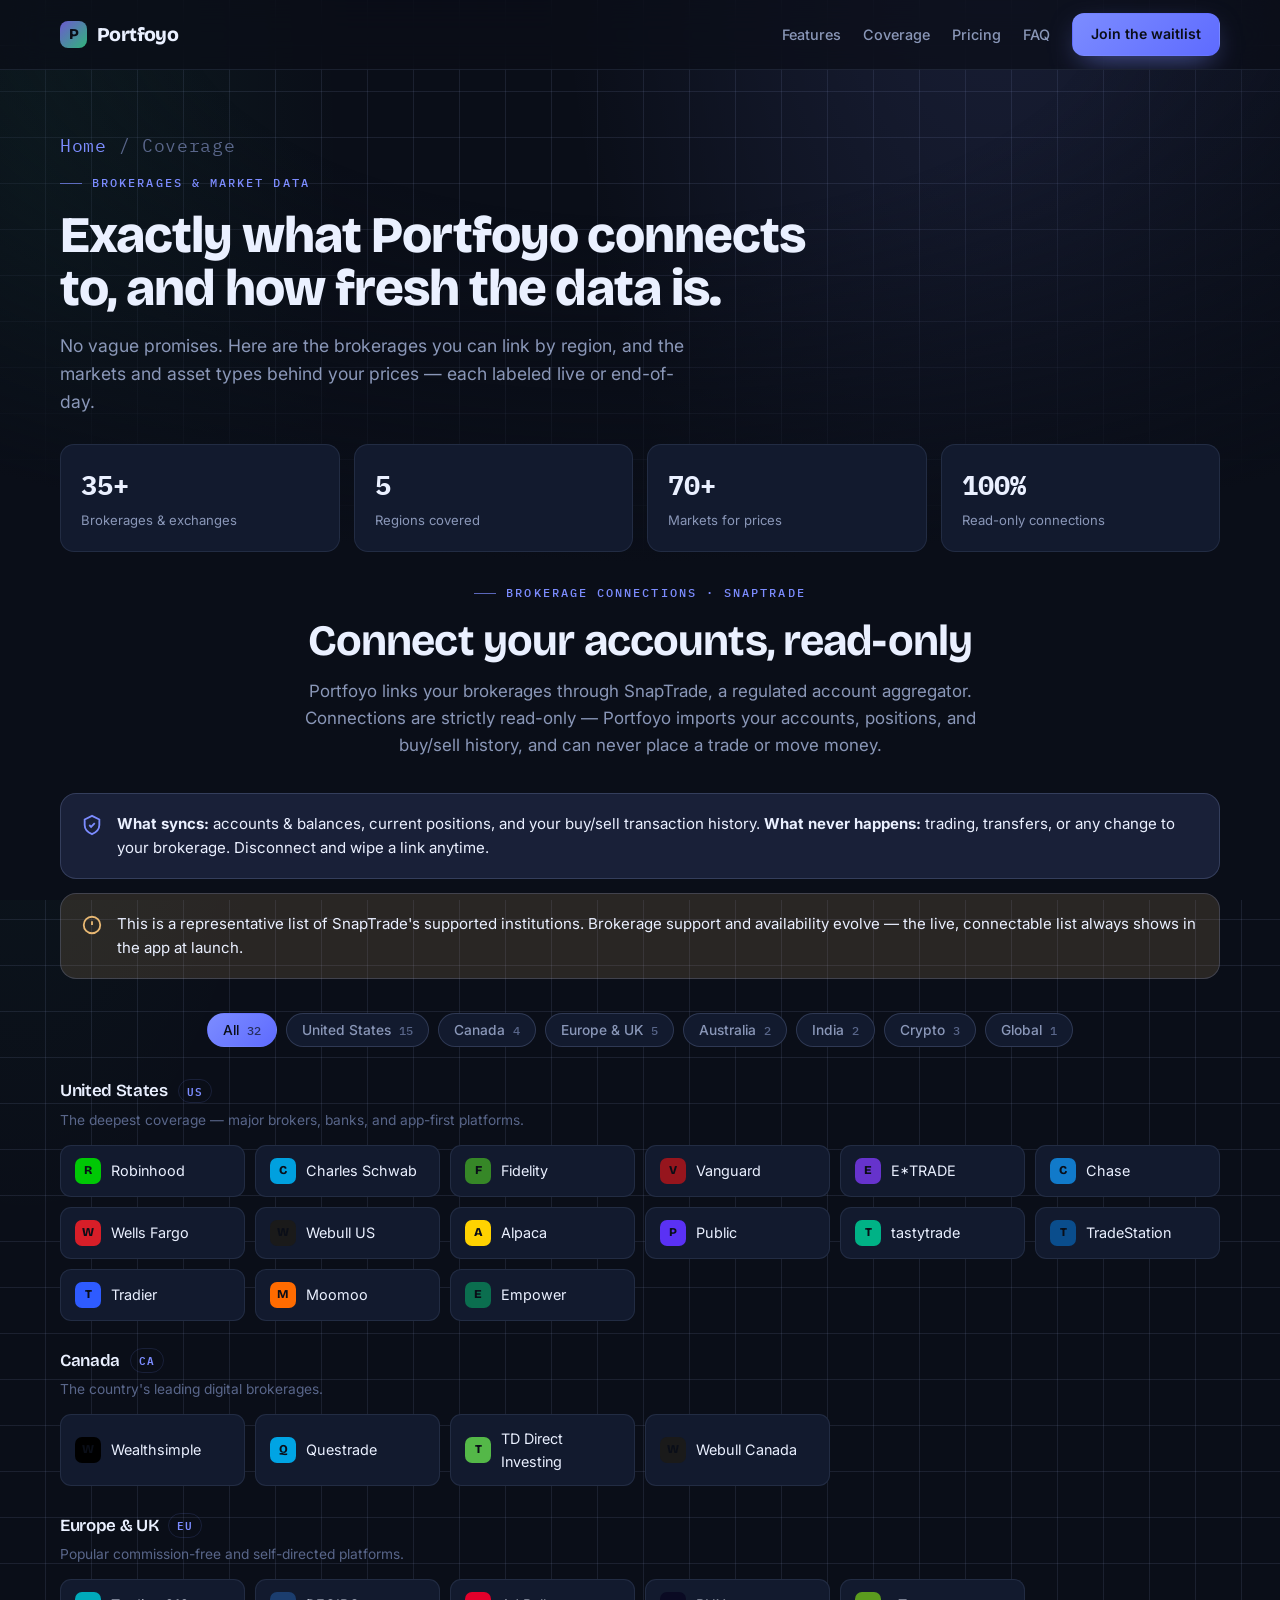
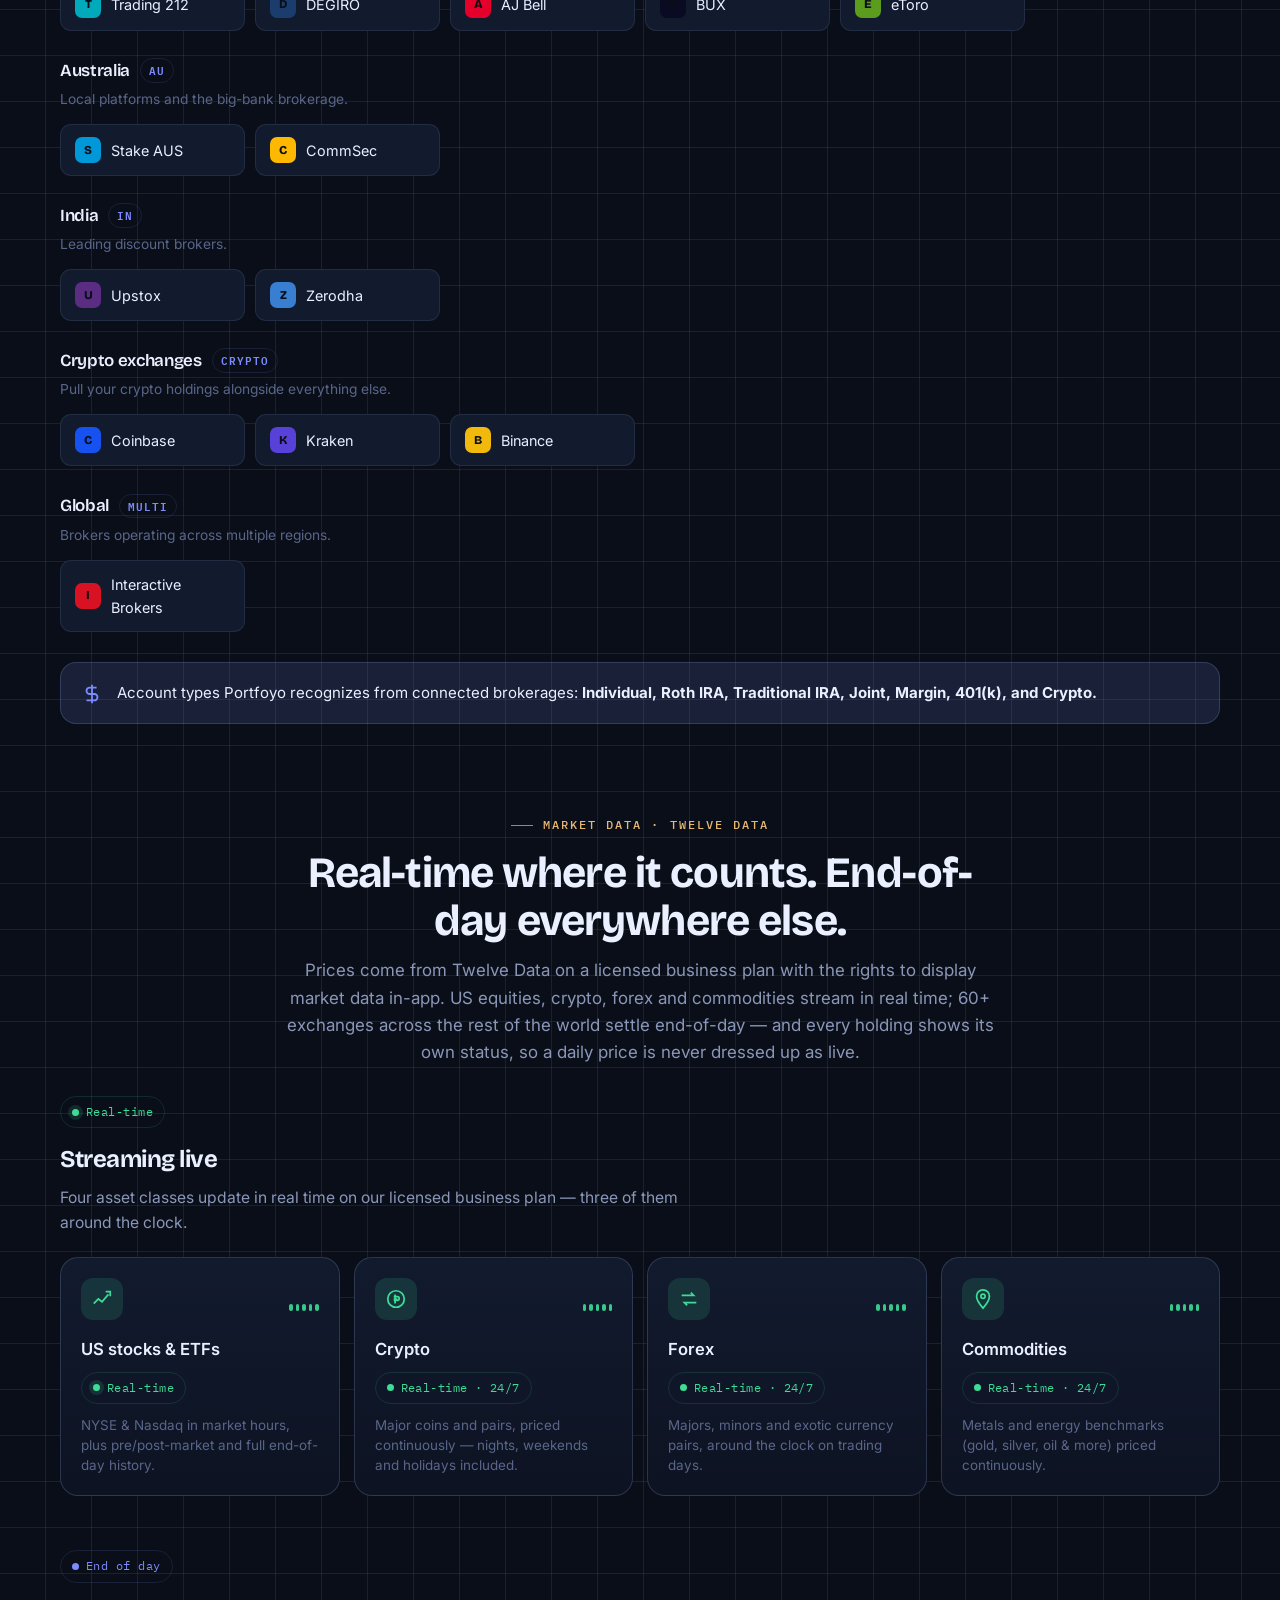
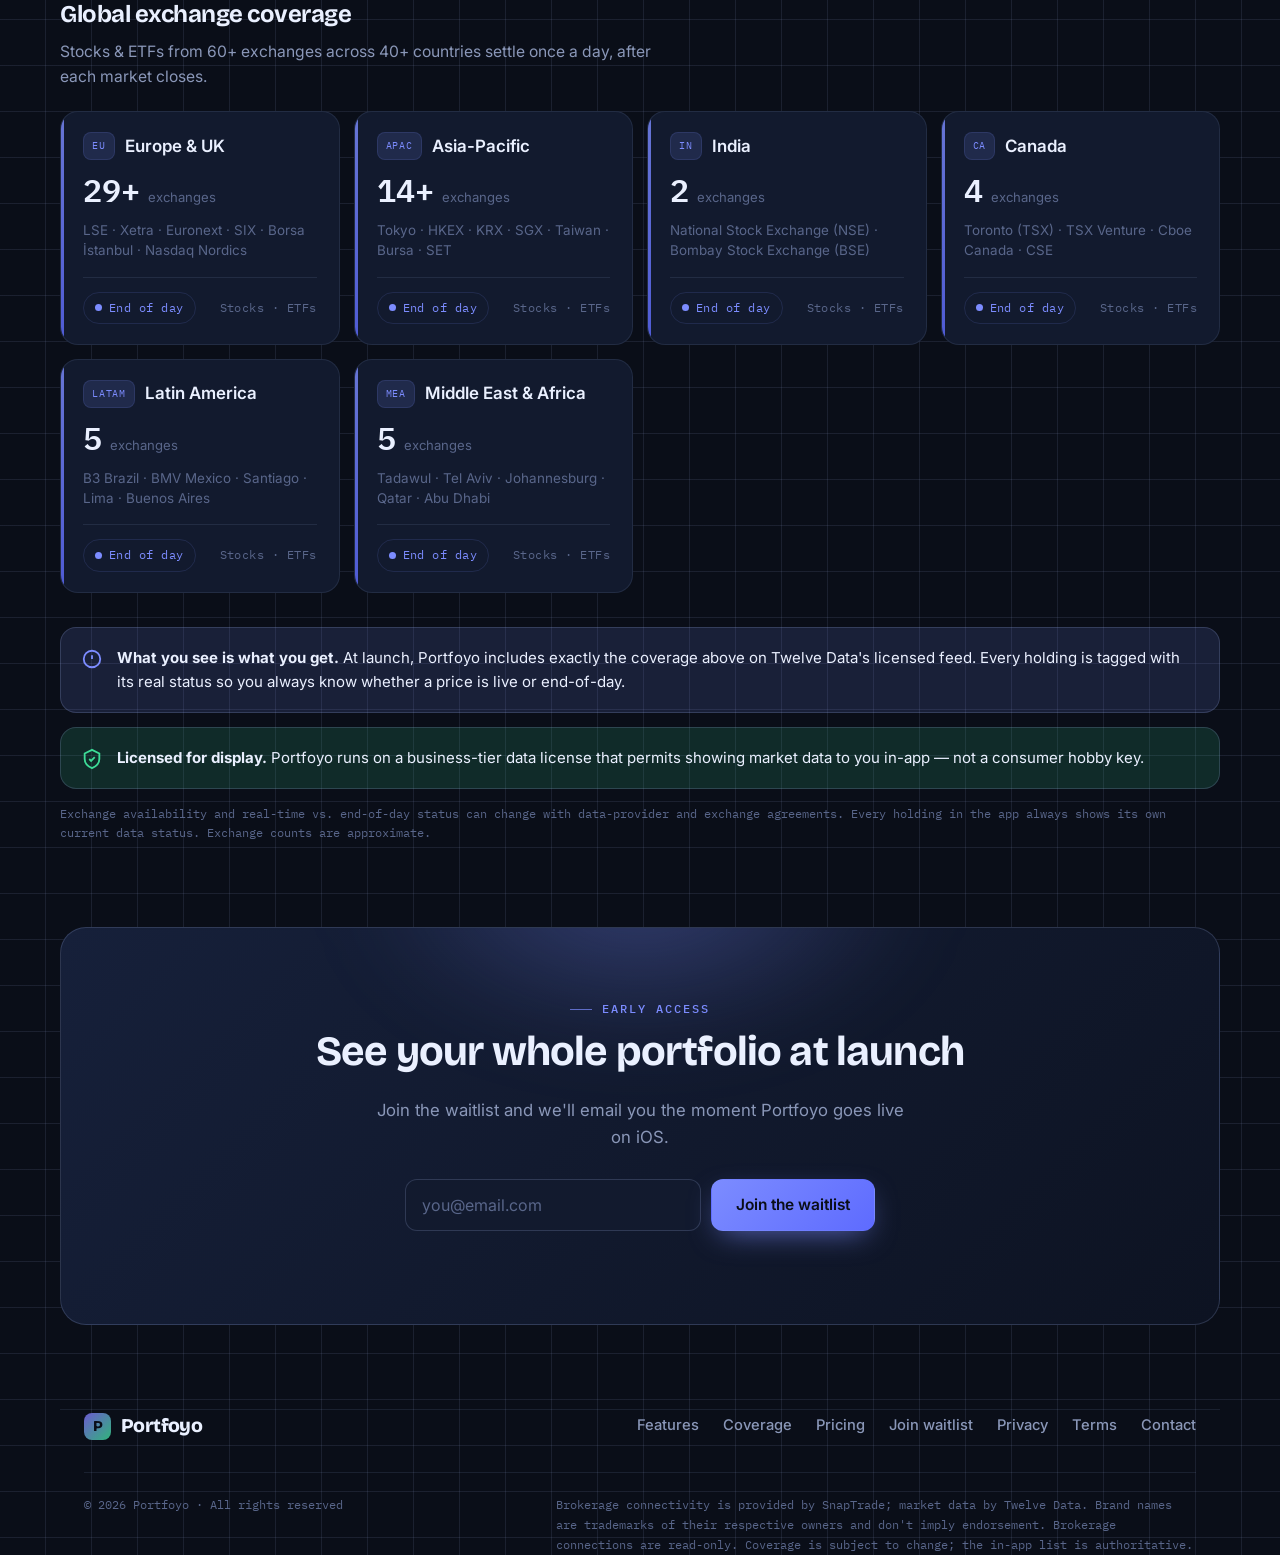
==== commit 1b391bab: "Add Cloudflare Web Analytics (cookieless) + privacy-policy disclosure" ====
--- a/coverage.html
+++ b/coverage.html
@@ -13,11 +13,17 @@
 
   <meta property="og:type" content="website" />
   <meta property="og:site_name" content="Portfoyo" />
+  <meta property="og:locale" content="en_US" />
   <meta property="og:title" content="Portfoyo coverage — brokerages &amp; market data" />
   <meta property="og:description" content="35+ brokerages across 5 regions and 70+ markets with live and end-of-day data — clearly labeled." />
   <meta property="og:url" content="https://www.portfoyo.app/coverage.html" />
-  <meta property="og:image" content="https://www.portfoyo.app/assets/dashboard.jpg" />
+  <meta property="og:image" content="https://www.portfoyo.app/assets/og.jpg" />
+  <meta property="og:image:width" content="1200" />
+  <meta property="og:image:height" content="630" />
+  <meta property="og:image:alt" content="Portfoyo — all your investments in one private dashboard" />
   <meta name="twitter:card" content="summary_large_image" />
+  <meta name="twitter:image" content="https://www.portfoyo.app/assets/og.jpg" />
+  <meta name="twitter:image:alt" content="Portfoyo — all your investments in one private dashboard" />
 
   <link rel="icon" type="image/svg+xml" href="assets/icon.svg" />
   <link rel="icon" type="image/png" href="assets/favicon.png" />
@@ -411,5 +417,7 @@
     }, { threshold: 0.12 });
     document.querySelectorAll(".reveal").forEach(el => io.observe(el));
   </script>
+
+  <!-- Cloudflare Web Analytics --><script defer src="https://static.cloudflareinsights.com/beacon.min.js" data-cf-beacon='{"token": "9b5ac4a0bb744fbc82fa827f2757eac6"}'></script><!-- End Cloudflare Web Analytics -->
 </body>
 </html>
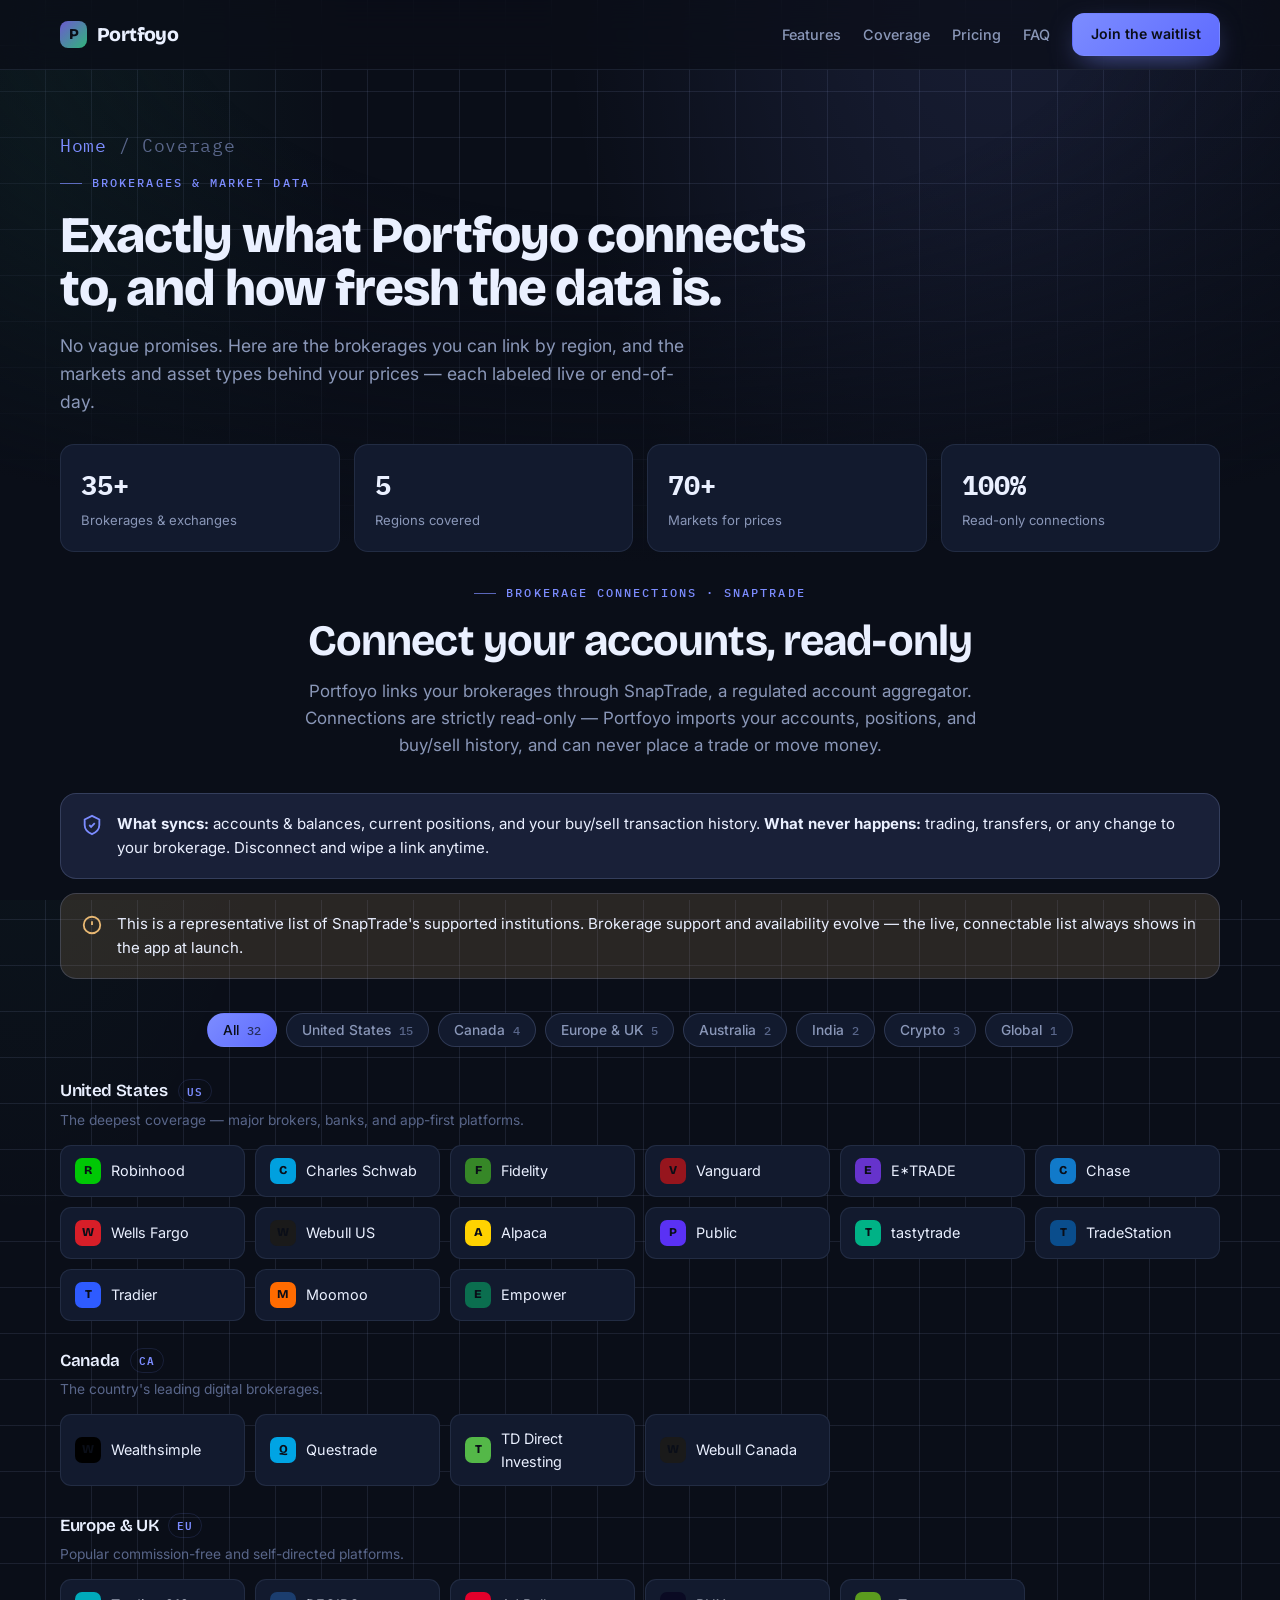
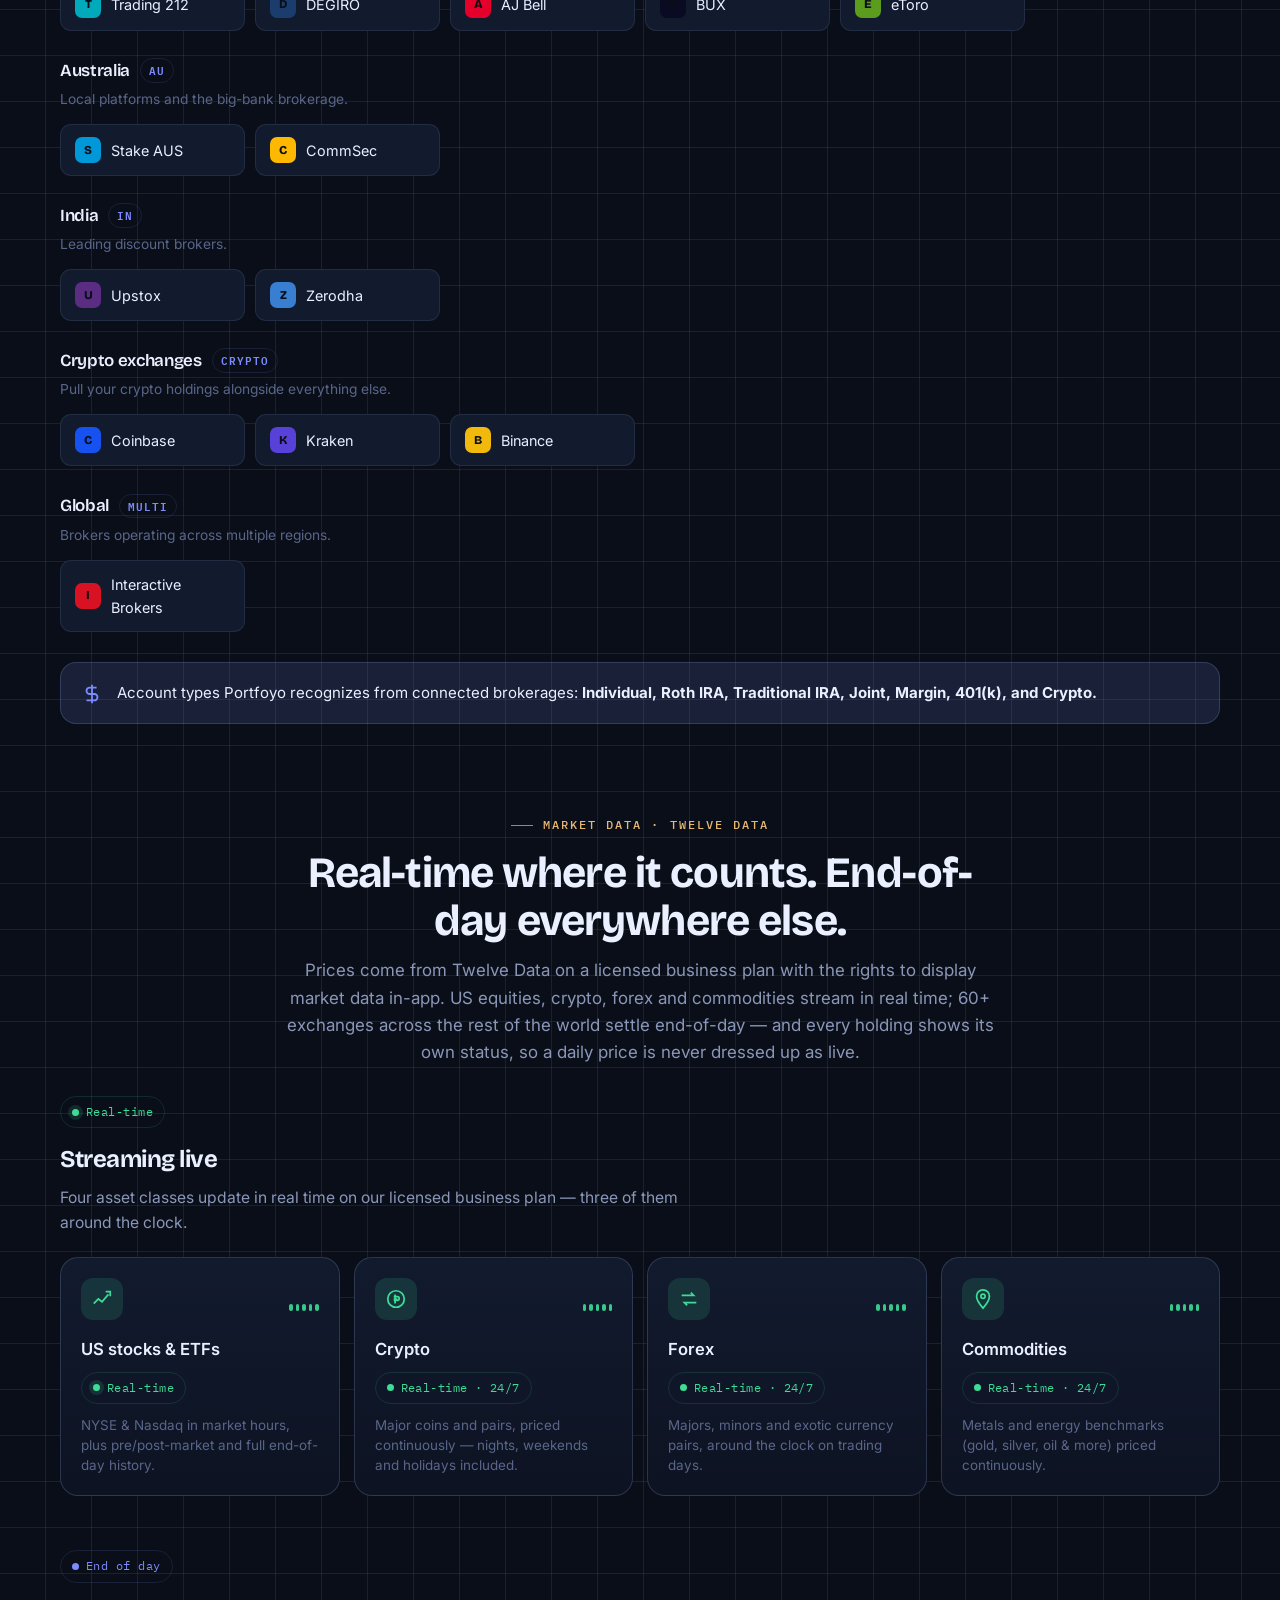
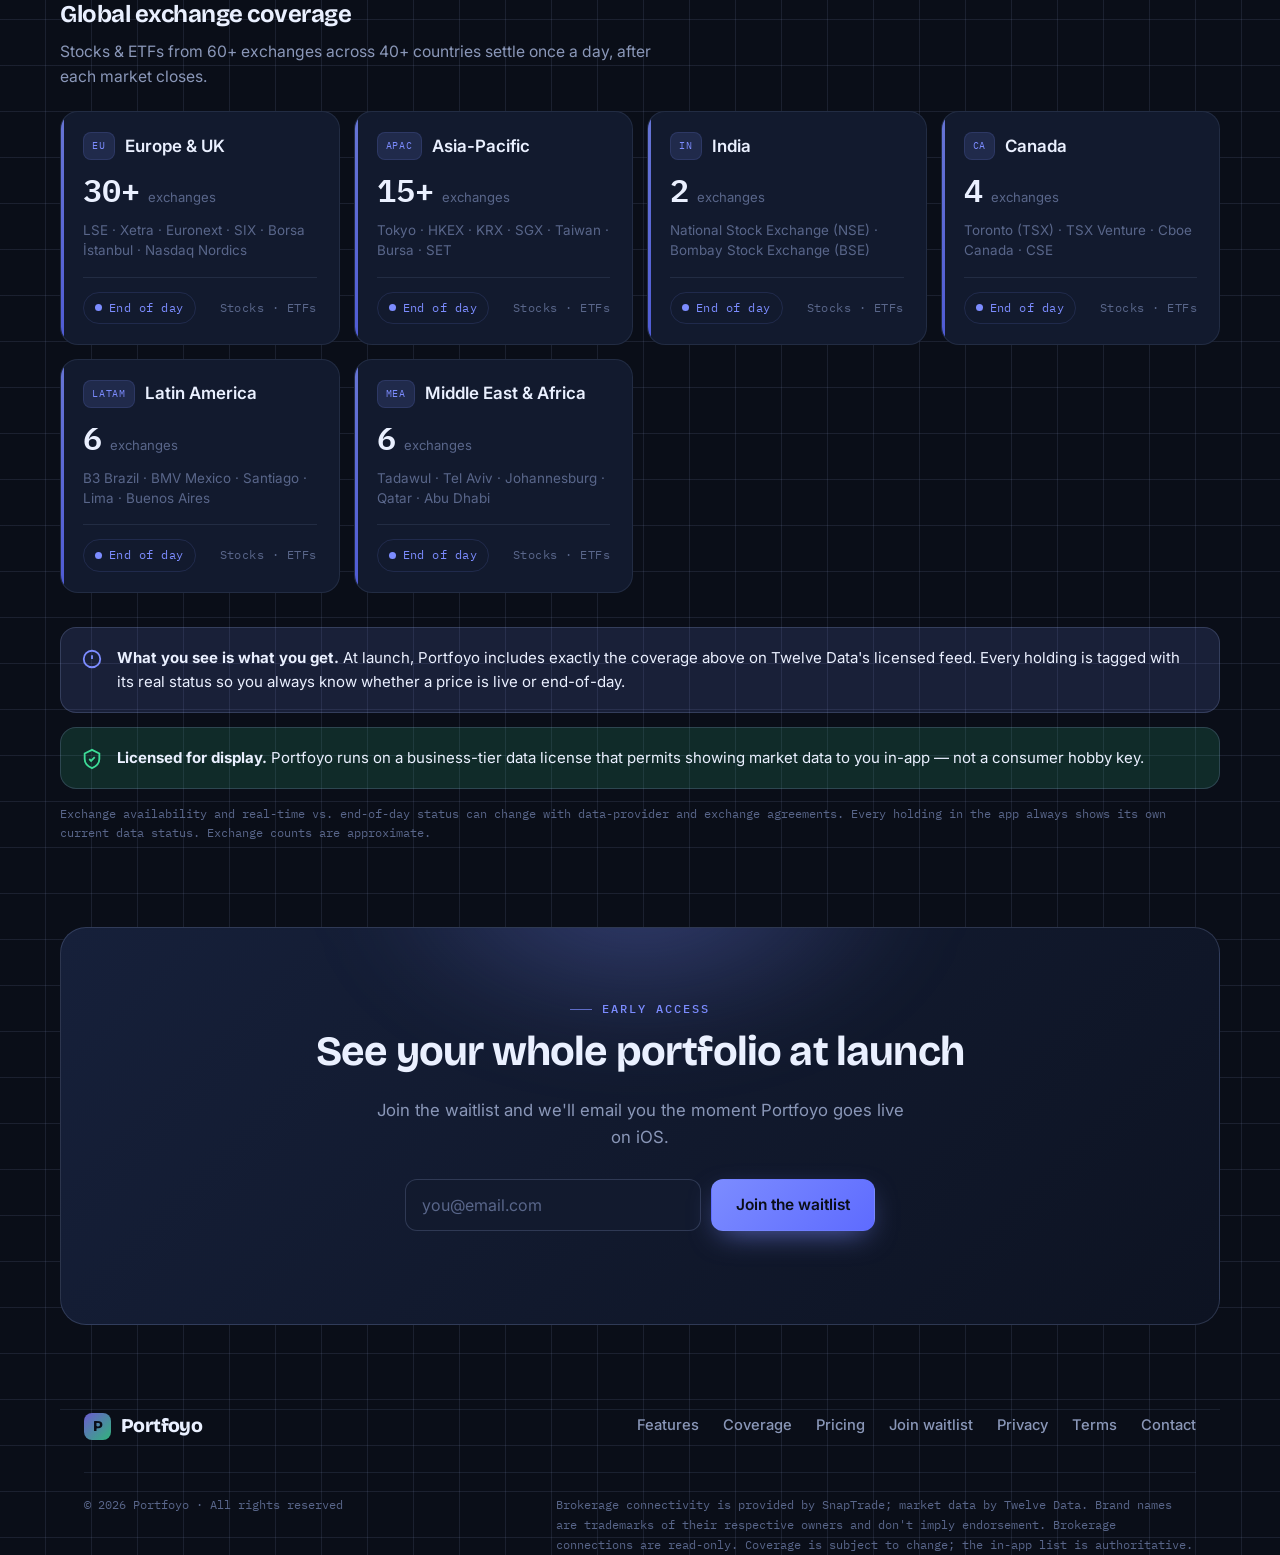
==== commit 27a52452: "Add Google Search Console verification meta tag" ====
--- a/coverage.html
+++ b/coverage.html
@@ -3,6 +3,7 @@
 <head>
   <meta charset="UTF-8" />
   <meta name="viewport" content="width=device-width, initial-scale=1.0" />
+  <meta name="google-site-verification" content="0kkPWhW17ep4dJtvhkQkJvVhtzqq2UDEGvhXHtgqAc0" />
 
   <title>Coverage — Brokerages &amp; market data · Portfoyo</title>
   <meta name="description" content="Which brokerages Portfoyo connects to by region (via SnapTrade), and which markets and asset types are real-time or end-of-day (via Twelve Data)." />
--- a/styles.css
+++ b/styles.css
@@ -176,6 +176,8 @@
 .form-note { font-family: var(--mono); font-size: 0.74rem; letter-spacing: 0.02em; color: var(--mute-2);
   margin-top: 13px; display: flex; align-items: center; gap: 8px; }
 .form-note svg { flex: 0 0 auto; }
+.form-note a { color: var(--paper); text-decoration: underline; text-underline-offset: 2px; }
+.form-note a:hover { color: var(--iris); }
 .form-status { margin-top: 12px; font-size: 0.92rem; font-weight: 500; min-height: 1.2em; }
 .form-status.ok { color: var(--up); } .form-status.err { color: var(--down); }
 @media (max-width: 540px) {
